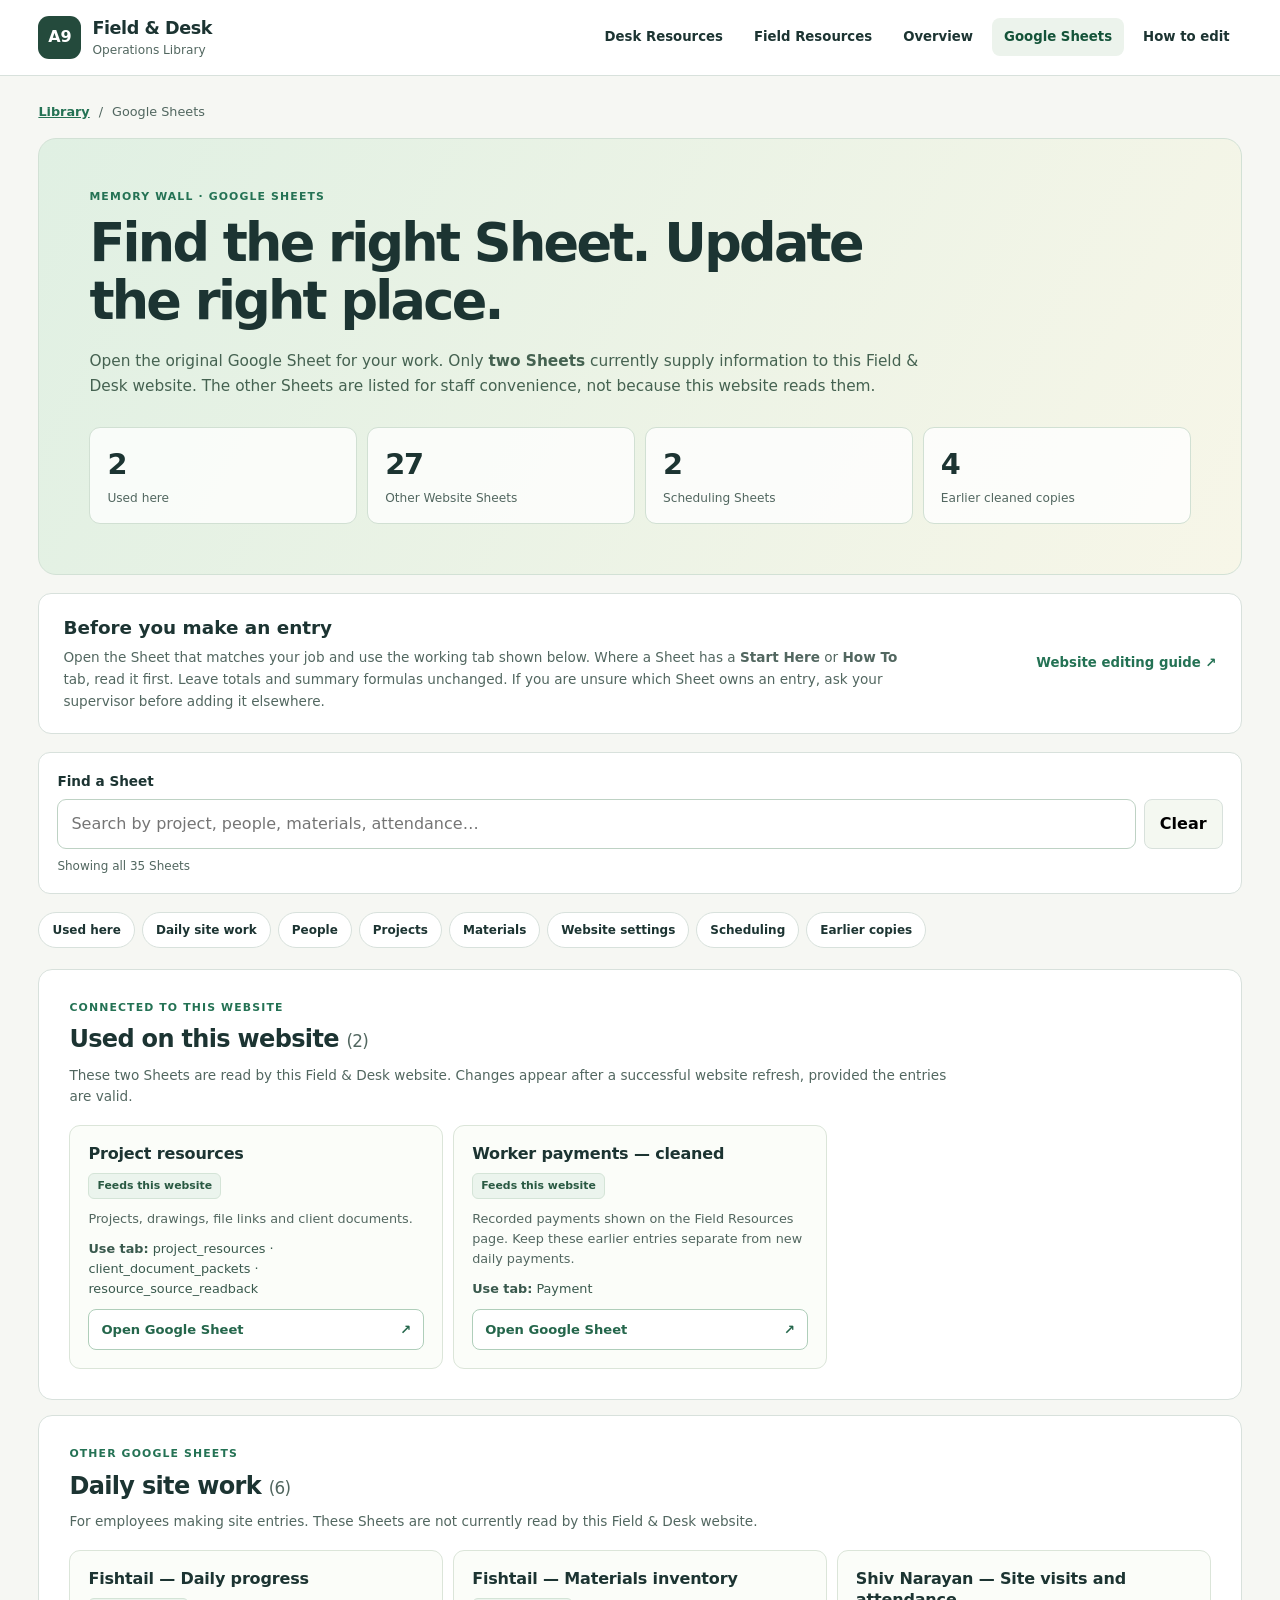
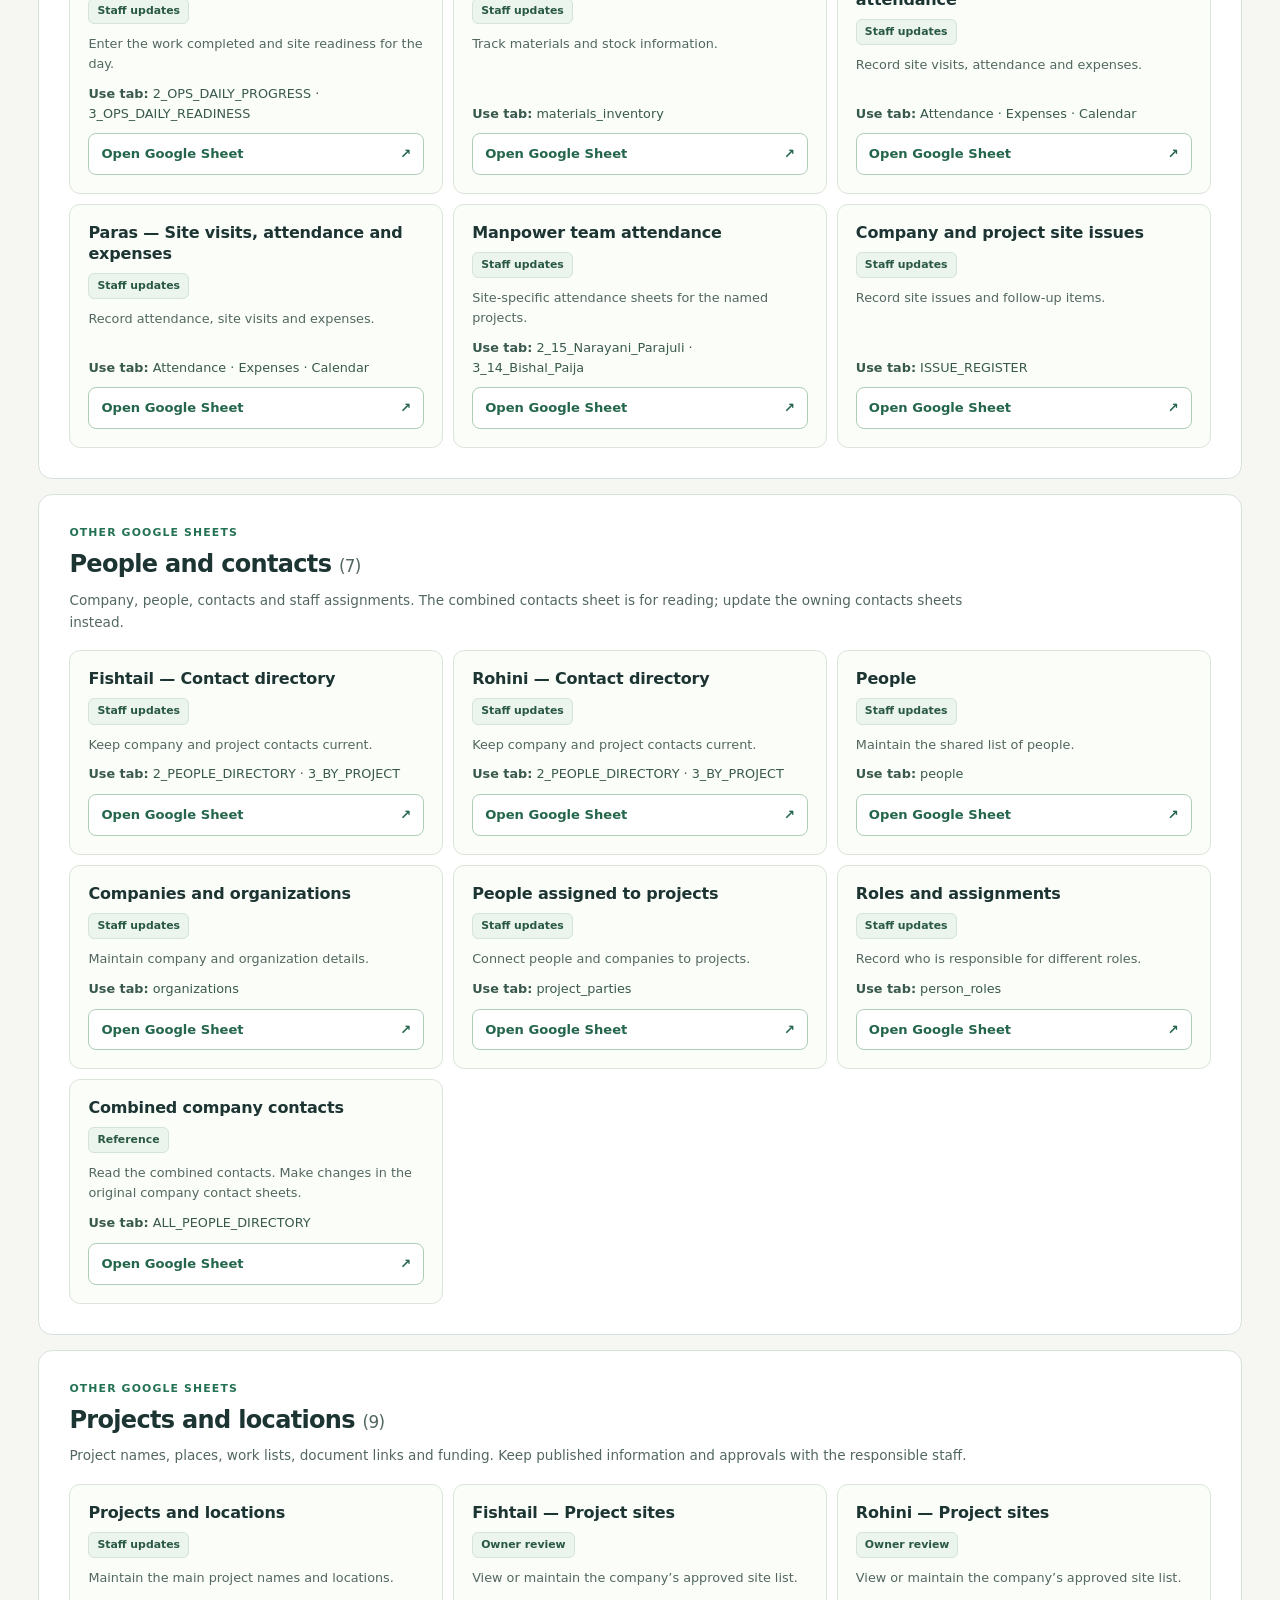
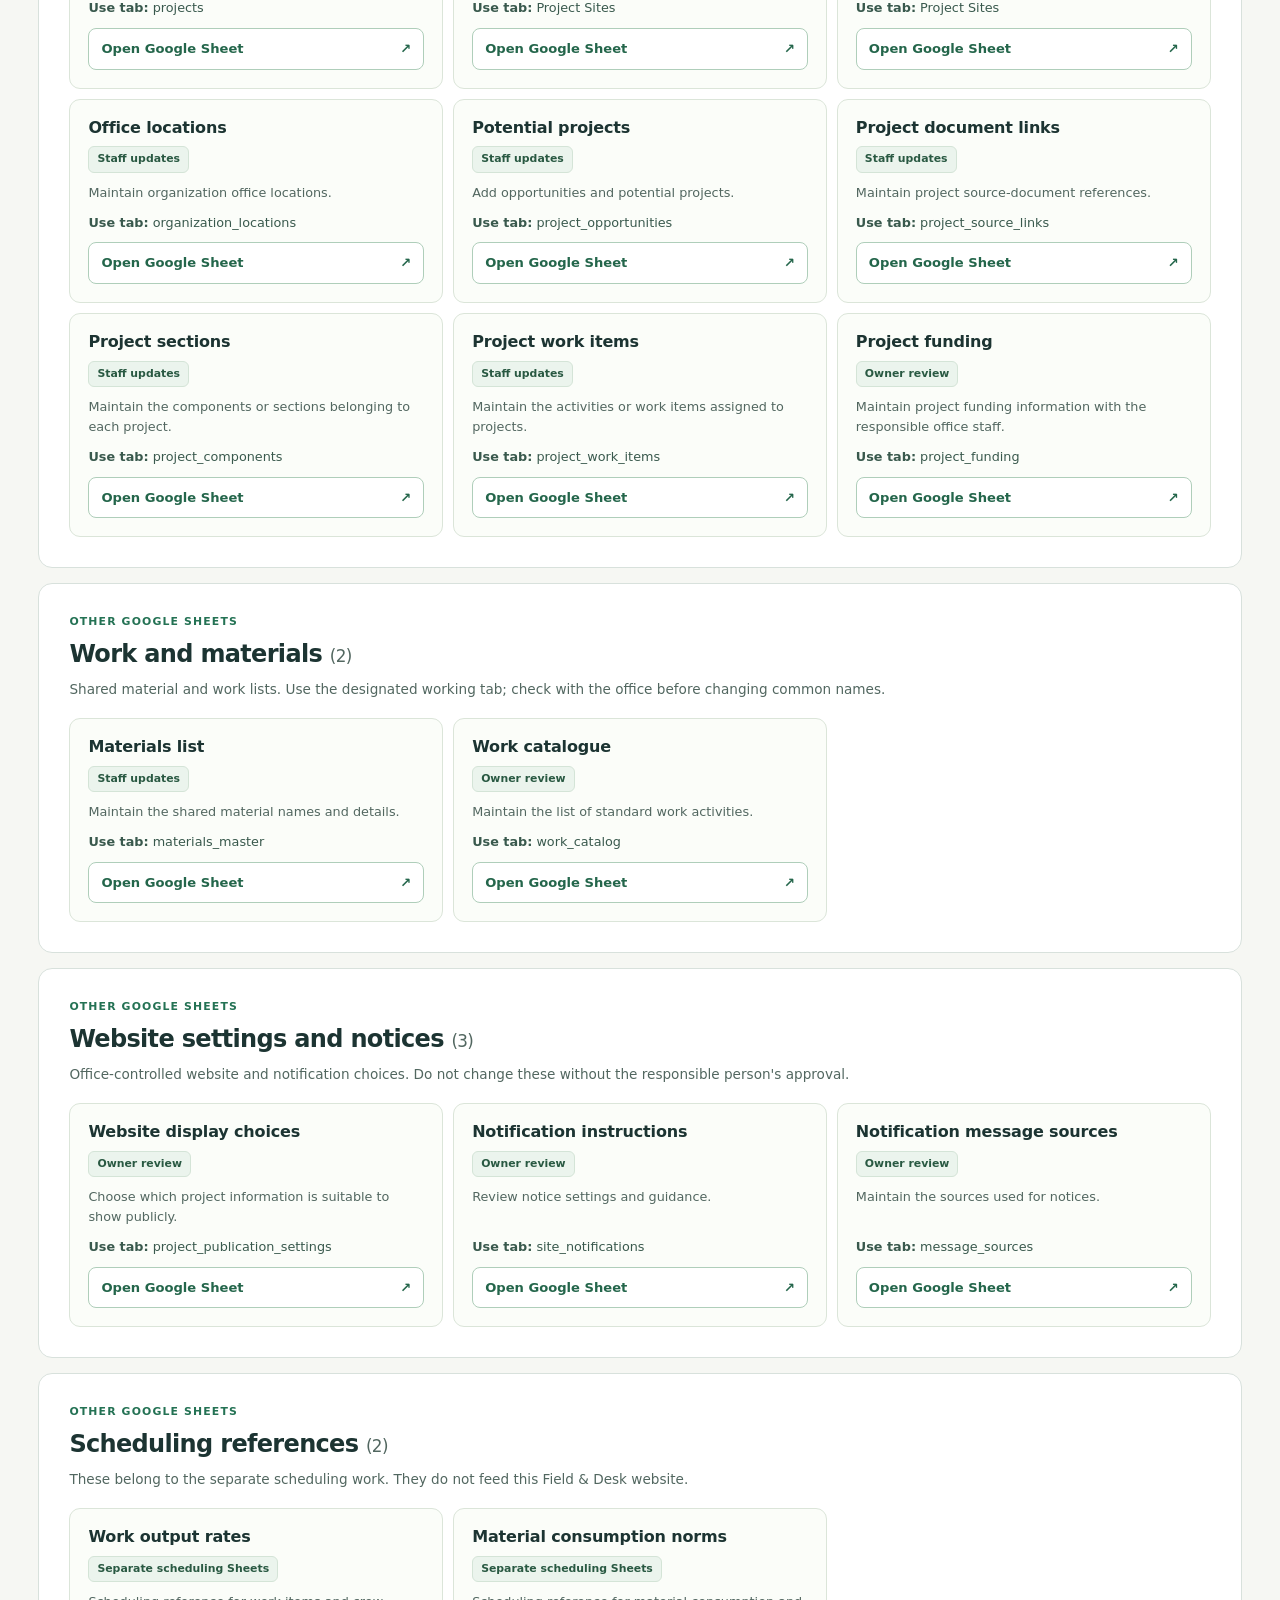
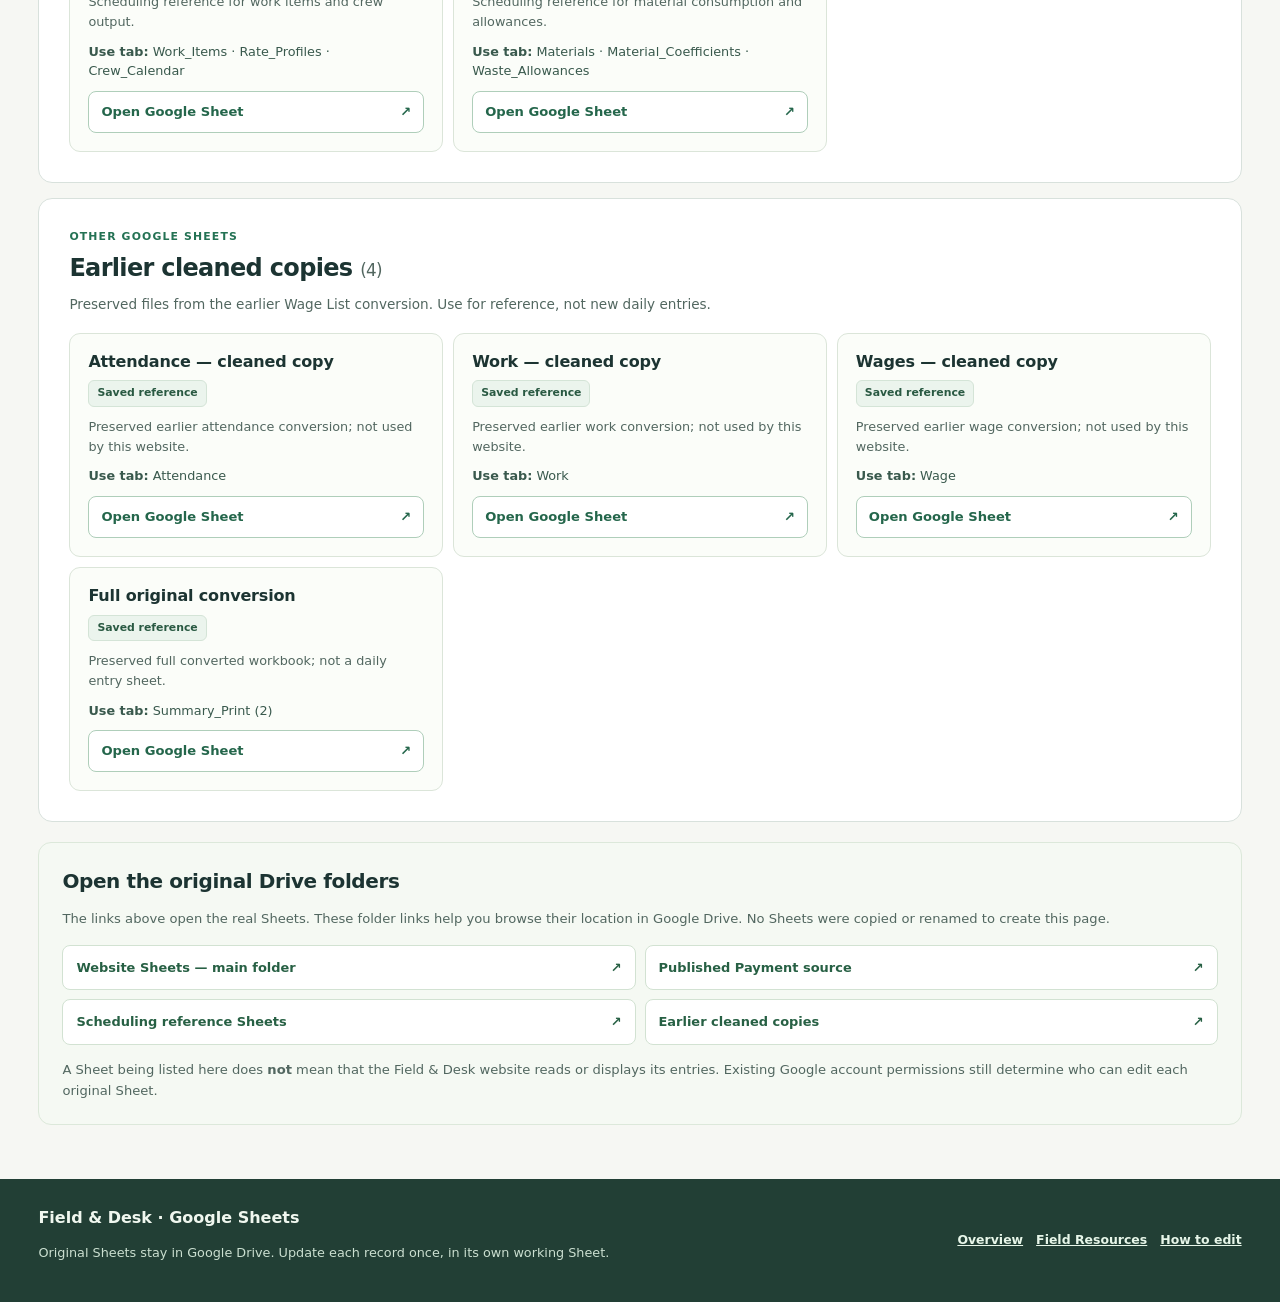
==== site/memory-wall/index.html @ 23073479 "feat: add employee-friendly Google Sheets Memory Wall with verified source ownership" ====
<!doctype html>
<html lang="en"><head><meta charset="utf-8"><meta name="viewport" content="width=device-width,initial-scale=1">
<title>Google Sheets · Field &amp; Desk</title>
<meta name="description" content="A9 Google Sheets: where employees enter daily work, contacts, project information and which sheets appear on this website.">
<link rel="stylesheet" href="../styles.css"><link rel="stylesheet" href="../portal.css"><link rel="stylesheet" href="./sheets.css">
<script src="./sheets.js" defer></script></head><body>
<a class="skip" href="#main">Skip to Google Sheets</a>
<header class="north" id="north"><a class="brand" href="../workspaces.html"><span class="brand-icon">A9</span><span><strong>Field &amp; Desk</strong><small>Operations Library</small></span></a>
<nav aria-label="Main navigation"><a href="../">Desk Resources</a><a href="../field.html">Field Resources</a><a href="../workspaces.html">Overview</a><a href="./" aria-current="page">Google Sheets</a><a href="../editing.html">How to edit</a></nav></header>
<main id="main" class="sheet-wall">
<nav class="sheet-breadcrumb" aria-label="Breadcrumb"><a href="../workspaces.html">Library</a><span>/</span><span>Google Sheets</span></nav>
<section class="sheet-hero">
<p class="eyebrow">MEMORY WALL · GOOGLE SHEETS</p><h1>Find the right Sheet. Update the right place.</h1>
<p>Open the original Google Sheet for your work. Only <strong>two Sheets</strong> currently supply information to this Field &amp; Desk website. The other Sheets are listed for staff convenience, not because this website reads them.</p>
<div class="sheet-stats" aria-label="Sheet counts"><div><strong>2</strong><span>Used here</span></div><div><strong>27</strong><span>Other Website Sheets</span></div><div><strong>2</strong><span>Scheduling Sheets</span></div><div><strong>4</strong><span>Earlier cleaned copies</span></div></div>
</section>
<section class="sheets-start" aria-labelledby="how-title"><div><h2 id="how-title">Before you make an entry</h2>
<p>Open the Sheet that matches your job and use the working tab shown below. Where a Sheet has a <strong>Start Here</strong> or <strong>How To</strong> tab, read it first. Leave totals and summary formulas unchanged. If you are unsure which Sheet owns an entry, ask your supervisor before adding it elsewhere.</p></div>
<a href="../editing.html">Website editing guide <span aria-hidden="true">↗</span></a></section>
<div class="sheet-toolbar"><label for="sheet-search">Find a Sheet</label><div class="sheet-search-row"><input id="sheet-search" type="search" placeholder="Search by project, people, materials, attendance…" autocomplete="off"><button type="button" id="sheet-clear">Clear</button></div>
<p id="sheet-results" role="status" aria-live="polite">Showing all 35 Sheets</p></div>
<nav class="sheet-anchors" aria-label="Jump to a category"><a href="#used-here">Used here</a><a href="#site">Daily site work</a><a href="#people">People</a><a href="#projects">Projects</a><a href="#materials">Materials</a><a href="#office">Website settings</a><a href="#schedule">Scheduling</a><a href="#previous">Earlier copies</a></nav>
<section class="sheets-group" id='used-here' aria-labelledby="heading-used">
<div class="sheet-group-heading"><div><p class="eyebrow">CONNECTED TO THIS WEBSITE</p><h2 id="heading-used">Used on this website <span class="sheet-num">(2)</span></h2></div></div>
<p class="sheet-group-intro">These two Sheets are read by this Field & Desk website. Changes appear after a successful website refresh, provided the entries are valid.</p><div class="sheet-grid"><article class="sheet-card" data-sheet="Project resources Projects, drawings, file links and client documents. project_resources · client_document_packets · resource_source_readback Feeds this website">
<div class="sheet-card-head"><h3>Project resources</h3><span class="sheet-status">Feeds this website</span></div>
<p>Projects, drawings, file links and client documents.</p>
<p class="sheet-tab"><strong>Use tab:</strong> project_resources · client_document_packets · resource_source_readback</p>
<a class="sheet-open" href="https://docs.google.com/spreadsheets/d/1e019Jac4lDveZ2glXMph4RLHivqPFEachbcNi-R1DZk/edit" target="_blank" rel="noopener noreferrer" aria-label="Open Project resources in Google Sheets">Open Google Sheet <span aria-hidden="true">↗</span></a>
</article>
<article class="sheet-card" data-sheet="Worker payments — cleaned Recorded payments shown on the Field Resources page. Keep these earlier entries separate from new daily payments. Payment Feeds this website">
<div class="sheet-card-head"><h3>Worker payments — cleaned</h3><span class="sheet-status">Feeds this website</span></div>
<p>Recorded payments shown on the Field Resources page. Keep these earlier entries separate from new daily payments.</p>
<p class="sheet-tab"><strong>Use tab:</strong> Payment</p>
<a class="sheet-open" href="https://docs.google.com/spreadsheets/d/1ShS8wI6OAZA6Is-DLJK3sVkJzl3i5mn5zK-on38fE9I/edit" target="_blank" rel="noopener noreferrer" aria-label="Open Worker payments — cleaned in Google Sheets">Open Google Sheet <span aria-hidden="true">↗</span></a>
</article></div>
<p class="sheet-group-empty" hidden>No matches in this category.</p>
</section>
<section class="sheets-group" id="site" aria-labelledby="heading-site">
<div class="sheet-group-heading"><div><p class="eyebrow">OTHER GOOGLE SHEETS</p><h2 id="heading-site">Daily site work <span class="sheet-num">(6)</span></h2></div></div>
<p class="sheet-group-intro">For employees making site entries. These Sheets are not currently read by this Field & Desk website.</p><div class="sheet-grid"><article class="sheet-card" data-sheet="Fishtail — Daily progress Enter the work completed and site readiness for the day. 2_OPS_DAILY_PROGRESS · 3_OPS_DAILY_READINESS Staff updates">
<div class="sheet-card-head"><h3>Fishtail — Daily progress</h3><span class="sheet-status">Staff updates</span></div>
<p>Enter the work completed and site readiness for the day.</p>
<p class="sheet-tab"><strong>Use tab:</strong> 2_OPS_DAILY_PROGRESS · 3_OPS_DAILY_READINESS</p>
<a class="sheet-open" href="https://docs.google.com/spreadsheets/d/1-pE1d4uxytIZsKF8Tzu3eBDlXL4MLIYiGGvVoKMqo1k/edit" target="_blank" rel="noopener noreferrer" aria-label="Open Fishtail — Daily progress in Google Sheets">Open Google Sheet <span aria-hidden="true">↗</span></a>
</article>
<article class="sheet-card" data-sheet="Fishtail — Materials inventory Track materials and stock information. materials_inventory Staff updates">
<div class="sheet-card-head"><h3>Fishtail — Materials inventory</h3><span class="sheet-status">Staff updates</span></div>
<p>Track materials and stock information.</p>
<p class="sheet-tab"><strong>Use tab:</strong> materials_inventory</p>
<a class="sheet-open" href="https://docs.google.com/spreadsheets/d/1YshLrDAJDg3CO8F1jmIr2Eucy0-TKwiviVNF5tiAfT0/edit" target="_blank" rel="noopener noreferrer" aria-label="Open Fishtail — Materials inventory in Google Sheets">Open Google Sheet <span aria-hidden="true">↗</span></a>
</article>
<article class="sheet-card" data-sheet="Shiv Narayan — Site visits and attendance Record site visits, attendance and expenses. Attendance · Expenses · Calendar Staff updates">
<div class="sheet-card-head"><h3>Shiv Narayan — Site visits and attendance</h3><span class="sheet-status">Staff updates</span></div>
<p>Record site visits, attendance and expenses.</p>
<p class="sheet-tab"><strong>Use tab:</strong> Attendance · Expenses · Calendar</p>
<a class="sheet-open" href="https://docs.google.com/spreadsheets/d/16B3tBDNF6YQgt79tptMSygSrsUZXoTWI3yDzUmNnWuc/edit" target="_blank" rel="noopener noreferrer" aria-label="Open Shiv Narayan — Site visits and attendance in Google Sheets">Open Google Sheet <span aria-hidden="true">↗</span></a>
</article>
<article class="sheet-card" data-sheet="Paras — Site visits, attendance and expenses Record attendance, site visits and expenses. Attendance · Expenses · Calendar Staff updates">
<div class="sheet-card-head"><h3>Paras — Site visits, attendance and expenses</h3><span class="sheet-status">Staff updates</span></div>
<p>Record attendance, site visits and expenses.</p>
<p class="sheet-tab"><strong>Use tab:</strong> Attendance · Expenses · Calendar</p>
<a class="sheet-open" href="https://docs.google.com/spreadsheets/d/1blVxu1qfmZU06J5QNjwpyOBDnqtR9HzC_GEzk5WWFBw/edit" target="_blank" rel="noopener noreferrer" aria-label="Open Paras — Site visits, attendance and expenses in Google Sheets">Open Google Sheet <span aria-hidden="true">↗</span></a>
</article>
<article class="sheet-card" data-sheet="Manpower team attendance Site-specific attendance sheets for the named projects. 2_15_Narayani_Parajuli · 3_14_Bishal_Paija Staff updates">
<div class="sheet-card-head"><h3>Manpower team attendance</h3><span class="sheet-status">Staff updates</span></div>
<p>Site-specific attendance sheets for the named projects.</p>
<p class="sheet-tab"><strong>Use tab:</strong> 2_15_Narayani_Parajuli · 3_14_Bishal_Paija</p>
<a class="sheet-open" href="https://docs.google.com/spreadsheets/d/1FuFvccGvDwlszfzGL7_TP4qChBptA8Pil7eq6O5qlPw/edit" target="_blank" rel="noopener noreferrer" aria-label="Open Manpower team attendance in Google Sheets">Open Google Sheet <span aria-hidden="true">↗</span></a>
</article>
<article class="sheet-card" data-sheet="Company and project site issues Record site issues and follow-up items. ISSUE_REGISTER Staff updates">
<div class="sheet-card-head"><h3>Company and project site issues</h3><span class="sheet-status">Staff updates</span></div>
<p>Record site issues and follow-up items.</p>
<p class="sheet-tab"><strong>Use tab:</strong> ISSUE_REGISTER</p>
<a class="sheet-open" href="https://docs.google.com/spreadsheets/d/1j_866LE1heYTozkUheH3kU55TV8ZXuLzTwTCZzZNbqw/edit" target="_blank" rel="noopener noreferrer" aria-label="Open Company and project site issues in Google Sheets">Open Google Sheet <span aria-hidden="true">↗</span></a>
</article></div>
<p class="sheet-group-empty" hidden>No matches in this category.</p>
</section>
<section class="sheets-group" id="people" aria-labelledby="heading-people">
<div class="sheet-group-heading"><div><p class="eyebrow">OTHER GOOGLE SHEETS</p><h2 id="heading-people">People and contacts <span class="sheet-num">(7)</span></h2></div></div>
<p class="sheet-group-intro">Company, people, contacts and staff assignments. The combined contacts sheet is for reading; update the owning contacts sheets instead.</p><div class="sheet-grid"><article class="sheet-card" data-sheet="Fishtail — Contact directory Keep company and project contacts current. 2_PEOPLE_DIRECTORY · 3_BY_PROJECT Staff updates">
<div class="sheet-card-head"><h3>Fishtail — Contact directory</h3><span class="sheet-status">Staff updates</span></div>
<p>Keep company and project contacts current.</p>
<p class="sheet-tab"><strong>Use tab:</strong> 2_PEOPLE_DIRECTORY · 3_BY_PROJECT</p>
<a class="sheet-open" href="https://docs.google.com/spreadsheets/d/15szptLz7q3-Rote1SnNuIqdcrxrm0z2m0k7yx9j51c4/edit" target="_blank" rel="noopener noreferrer" aria-label="Open Fishtail — Contact directory in Google Sheets">Open Google Sheet <span aria-hidden="true">↗</span></a>
</article>
<article class="sheet-card" data-sheet="Rohini — Contact directory Keep company and project contacts current. 2_PEOPLE_DIRECTORY · 3_BY_PROJECT Staff updates">
<div class="sheet-card-head"><h3>Rohini — Contact directory</h3><span class="sheet-status">Staff updates</span></div>
<p>Keep company and project contacts current.</p>
<p class="sheet-tab"><strong>Use tab:</strong> 2_PEOPLE_DIRECTORY · 3_BY_PROJECT</p>
<a class="sheet-open" href="https://docs.google.com/spreadsheets/d/1Cyuj0uti-IN7ddDNVdAd1kM0NNpATdTnNabfcY7P1cw/edit" target="_blank" rel="noopener noreferrer" aria-label="Open Rohini — Contact directory in Google Sheets">Open Google Sheet <span aria-hidden="true">↗</span></a>
</article>
<article class="sheet-card" data-sheet="People Maintain the shared list of people. people Staff updates">
<div class="sheet-card-head"><h3>People</h3><span class="sheet-status">Staff updates</span></div>
<p>Maintain the shared list of people.</p>
<p class="sheet-tab"><strong>Use tab:</strong> people</p>
<a class="sheet-open" href="https://docs.google.com/spreadsheets/d/1gBYUKwt3_eUy-h9FdDCv4o2-RxxT6dBqqY4yRG2Hws4/edit" target="_blank" rel="noopener noreferrer" aria-label="Open People in Google Sheets">Open Google Sheet <span aria-hidden="true">↗</span></a>
</article>
<article class="sheet-card" data-sheet="Companies and organizations Maintain company and organization details. organizations Staff updates">
<div class="sheet-card-head"><h3>Companies and organizations</h3><span class="sheet-status">Staff updates</span></div>
<p>Maintain company and organization details.</p>
<p class="sheet-tab"><strong>Use tab:</strong> organizations</p>
<a class="sheet-open" href="https://docs.google.com/spreadsheets/d/1cwubE_4nB2SAEdLu6ry80G0HeNjbBdu4X3DA6jrcQ1E/edit" target="_blank" rel="noopener noreferrer" aria-label="Open Companies and organizations in Google Sheets">Open Google Sheet <span aria-hidden="true">↗</span></a>
</article>
<article class="sheet-card" data-sheet="People assigned to projects Connect people and companies to projects. project_parties Staff updates">
<div class="sheet-card-head"><h3>People assigned to projects</h3><span class="sheet-status">Staff updates</span></div>
<p>Connect people and companies to projects.</p>
<p class="sheet-tab"><strong>Use tab:</strong> project_parties</p>
<a class="sheet-open" href="https://docs.google.com/spreadsheets/d/1SC0Iz5IKwUCx5elSVyok0Z0hV0Z5hHiMCzkWWv0Y2uU/edit" target="_blank" rel="noopener noreferrer" aria-label="Open People assigned to projects in Google Sheets">Open Google Sheet <span aria-hidden="true">↗</span></a>
</article>
<article class="sheet-card" data-sheet="Roles and assignments Record who is responsible for different roles. person_roles Staff updates">
<div class="sheet-card-head"><h3>Roles and assignments</h3><span class="sheet-status">Staff updates</span></div>
<p>Record who is responsible for different roles.</p>
<p class="sheet-tab"><strong>Use tab:</strong> person_roles</p>
<a class="sheet-open" href="https://docs.google.com/spreadsheets/d/1iHrSZkrEtqFL9S1CenjxmS1OdlgGSJD_ETEzcalBv-s/edit" target="_blank" rel="noopener noreferrer" aria-label="Open Roles and assignments in Google Sheets">Open Google Sheet <span aria-hidden="true">↗</span></a>
</article>
<article class="sheet-card" data-sheet="Combined company contacts Read the combined contacts. Make changes in the original company contact sheets. ALL_PEOPLE_DIRECTORY Reference">
<div class="sheet-card-head"><h3>Combined company contacts</h3><span class="sheet-status">Reference</span></div>
<p>Read the combined contacts. Make changes in the original company contact sheets.</p>
<p class="sheet-tab"><strong>Use tab:</strong> ALL_PEOPLE_DIRECTORY</p>
<a class="sheet-open" href="https://docs.google.com/spreadsheets/d/10l4F1ZShkPKt7L8HBT1BJ3K0rjkJ6GktXRZdI4k35Bg/edit" target="_blank" rel="noopener noreferrer" aria-label="Open Combined company contacts in Google Sheets">Open Google Sheet <span aria-hidden="true">↗</span></a>
</article></div>
<p class="sheet-group-empty" hidden>No matches in this category.</p>
</section>
<section class="sheets-group" id="projects" aria-labelledby="heading-projects">
<div class="sheet-group-heading"><div><p class="eyebrow">OTHER GOOGLE SHEETS</p><h2 id="heading-projects">Projects and locations <span class="sheet-num">(9)</span></h2></div></div>
<p class="sheet-group-intro">Project names, places, work lists, document links and funding. Keep published information and approvals with the responsible staff.</p><div class="sheet-grid"><article class="sheet-card" data-sheet="Projects and locations Maintain the main project names and locations. projects Staff updates">
<div class="sheet-card-head"><h3>Projects and locations</h3><span class="sheet-status">Staff updates</span></div>
<p>Maintain the main project names and locations.</p>
<p class="sheet-tab"><strong>Use tab:</strong> projects</p>
<a class="sheet-open" href="https://docs.google.com/spreadsheets/d/1JqzjBNBCT_AAIBkuGsIR5VBOJ3_HyifdPDc7K_jF5Bo/edit" target="_blank" rel="noopener noreferrer" aria-label="Open Projects and locations in Google Sheets">Open Google Sheet <span aria-hidden="true">↗</span></a>
</article>
<article class="sheet-card" data-sheet="Fishtail — Project sites View or maintain the company’s approved site list. Project Sites Owner review">
<div class="sheet-card-head"><h3>Fishtail — Project sites</h3><span class="sheet-status">Owner review</span></div>
<p>View or maintain the company’s approved site list.</p>
<p class="sheet-tab"><strong>Use tab:</strong> Project Sites</p>
<a class="sheet-open" href="https://docs.google.com/spreadsheets/d/10uW7hxagyvcNCUVDXTmwHopJgUbbqGBOxjjYjogQd_E/edit" target="_blank" rel="noopener noreferrer" aria-label="Open Fishtail — Project sites in Google Sheets">Open Google Sheet <span aria-hidden="true">↗</span></a>
</article>
<article class="sheet-card" data-sheet="Rohini — Project sites View or maintain the company’s approved site list. Project Sites Owner review">
<div class="sheet-card-head"><h3>Rohini — Project sites</h3><span class="sheet-status">Owner review</span></div>
<p>View or maintain the company’s approved site list.</p>
<p class="sheet-tab"><strong>Use tab:</strong> Project Sites</p>
<a class="sheet-open" href="https://docs.google.com/spreadsheets/d/1wC5KRv45UCmRhSesO2WcwN8fNGdC5gSjvjqlR9USsdM/edit" target="_blank" rel="noopener noreferrer" aria-label="Open Rohini — Project sites in Google Sheets">Open Google Sheet <span aria-hidden="true">↗</span></a>
</article>
<article class="sheet-card" data-sheet="Office locations Maintain organization office locations. organization_locations Staff updates">
<div class="sheet-card-head"><h3>Office locations</h3><span class="sheet-status">Staff updates</span></div>
<p>Maintain organization office locations.</p>
<p class="sheet-tab"><strong>Use tab:</strong> organization_locations</p>
<a class="sheet-open" href="https://docs.google.com/spreadsheets/d/12wGg0UBLbN03u3EhJN-uQV9O2s_FRVwX9V_D2rTDXC8/edit" target="_blank" rel="noopener noreferrer" aria-label="Open Office locations in Google Sheets">Open Google Sheet <span aria-hidden="true">↗</span></a>
</article>
<article class="sheet-card" data-sheet="Potential projects Add opportunities and potential projects. project_opportunities Staff updates">
<div class="sheet-card-head"><h3>Potential projects</h3><span class="sheet-status">Staff updates</span></div>
<p>Add opportunities and potential projects.</p>
<p class="sheet-tab"><strong>Use tab:</strong> project_opportunities</p>
<a class="sheet-open" href="https://docs.google.com/spreadsheets/d/1dAz0QhEj_UItB-m_BIt7jJZ_qJvjmJ8Ou9rVv2yXqWE/edit" target="_blank" rel="noopener noreferrer" aria-label="Open Potential projects in Google Sheets">Open Google Sheet <span aria-hidden="true">↗</span></a>
</article>
<article class="sheet-card" data-sheet="Project document links Maintain project source-document references. project_source_links Staff updates">
<div class="sheet-card-head"><h3>Project document links</h3><span class="sheet-status">Staff updates</span></div>
<p>Maintain project source-document references.</p>
<p class="sheet-tab"><strong>Use tab:</strong> project_source_links</p>
<a class="sheet-open" href="https://docs.google.com/spreadsheets/d/1uC1IZG440Hrg78hurYlmVA_OJG5Z-04TgKcxs1_TZmU/edit" target="_blank" rel="noopener noreferrer" aria-label="Open Project document links in Google Sheets">Open Google Sheet <span aria-hidden="true">↗</span></a>
</article>
<article class="sheet-card" data-sheet="Project sections Maintain the components or sections belonging to each project. project_components Staff updates">
<div class="sheet-card-head"><h3>Project sections</h3><span class="sheet-status">Staff updates</span></div>
<p>Maintain the components or sections belonging to each project.</p>
<p class="sheet-tab"><strong>Use tab:</strong> project_components</p>
<a class="sheet-open" href="https://docs.google.com/spreadsheets/d/1kAtyZPQOdSzxDS83AYwIBzrj5OIsvBKE_8orH8ez07U/edit" target="_blank" rel="noopener noreferrer" aria-label="Open Project sections in Google Sheets">Open Google Sheet <span aria-hidden="true">↗</span></a>
</article>
<article class="sheet-card" data-sheet="Project work items Maintain the activities or work items assigned to projects. project_work_items Staff updates">
<div class="sheet-card-head"><h3>Project work items</h3><span class="sheet-status">Staff updates</span></div>
<p>Maintain the activities or work items assigned to projects.</p>
<p class="sheet-tab"><strong>Use tab:</strong> project_work_items</p>
<a class="sheet-open" href="https://docs.google.com/spreadsheets/d/17YPRpaXIdHloH5-lzsjUpNvXLbsDfrIrlsn2jZ-7KKc/edit" target="_blank" rel="noopener noreferrer" aria-label="Open Project work items in Google Sheets">Open Google Sheet <span aria-hidden="true">↗</span></a>
</article>
<article class="sheet-card" data-sheet="Project funding Maintain project funding information with the responsible office staff. project_funding Owner review">
<div class="sheet-card-head"><h3>Project funding</h3><span class="sheet-status">Owner review</span></div>
<p>Maintain project funding information with the responsible office staff.</p>
<p class="sheet-tab"><strong>Use tab:</strong> project_funding</p>
<a class="sheet-open" href="https://docs.google.com/spreadsheets/d/1pNXK4JQnYI62V8iZsI64yyVEYiRxB3UZ7Z9R6JxoZUs/edit" target="_blank" rel="noopener noreferrer" aria-label="Open Project funding in Google Sheets">Open Google Sheet <span aria-hidden="true">↗</span></a>
</article></div>
<p class="sheet-group-empty" hidden>No matches in this category.</p>
</section>
<section class="sheets-group" id="materials" aria-labelledby="heading-materials">
<div class="sheet-group-heading"><div><p class="eyebrow">OTHER GOOGLE SHEETS</p><h2 id="heading-materials">Work and materials <span class="sheet-num">(2)</span></h2></div></div>
<p class="sheet-group-intro">Shared material and work lists. Use the designated working tab; check with the office before changing common names.</p><div class="sheet-grid"><article class="sheet-card" data-sheet="Materials list Maintain the shared material names and details. materials_master Staff updates">
<div class="sheet-card-head"><h3>Materials list</h3><span class="sheet-status">Staff updates</span></div>
<p>Maintain the shared material names and details.</p>
<p class="sheet-tab"><strong>Use tab:</strong> materials_master</p>
<a class="sheet-open" href="https://docs.google.com/spreadsheets/d/10D96YqZn6NbbSm6X6nsPVw4tG_IELIj957uZ2DmhJZs/edit" target="_blank" rel="noopener noreferrer" aria-label="Open Materials list in Google Sheets">Open Google Sheet <span aria-hidden="true">↗</span></a>
</article>
<article class="sheet-card" data-sheet="Work catalogue Maintain the list of standard work activities. work_catalog Owner review">
<div class="sheet-card-head"><h3>Work catalogue</h3><span class="sheet-status">Owner review</span></div>
<p>Maintain the list of standard work activities.</p>
<p class="sheet-tab"><strong>Use tab:</strong> work_catalog</p>
<a class="sheet-open" href="https://docs.google.com/spreadsheets/d/1D4T08NciyhlMxxTgTtik_SJWf-UaIytB56fNRsvuqms/edit" target="_blank" rel="noopener noreferrer" aria-label="Open Work catalogue in Google Sheets">Open Google Sheet <span aria-hidden="true">↗</span></a>
</article></div>
<p class="sheet-group-empty" hidden>No matches in this category.</p>
</section>
<section class="sheets-group" id="office" aria-labelledby="heading-office">
<div class="sheet-group-heading"><div><p class="eyebrow">OTHER GOOGLE SHEETS</p><h2 id="heading-office">Website settings and notices <span class="sheet-num">(3)</span></h2></div></div>
<p class="sheet-group-intro">Office-controlled website and notification choices. Do not change these without the responsible person's approval.</p><div class="sheet-grid"><article class="sheet-card" data-sheet="Website display choices Choose which project information is suitable to show publicly. project_publication_settings Owner review">
<div class="sheet-card-head"><h3>Website display choices</h3><span class="sheet-status">Owner review</span></div>
<p>Choose which project information is suitable to show publicly.</p>
<p class="sheet-tab"><strong>Use tab:</strong> project_publication_settings</p>
<a class="sheet-open" href="https://docs.google.com/spreadsheets/d/1tDpsphzARq-rk1MExU4DXC8mG_clh-0TXJwRr2qljXU/edit" target="_blank" rel="noopener noreferrer" aria-label="Open Website display choices in Google Sheets">Open Google Sheet <span aria-hidden="true">↗</span></a>
</article>
<article class="sheet-card" data-sheet="Notification instructions Review notice settings and guidance. site_notifications Owner review">
<div class="sheet-card-head"><h3>Notification instructions</h3><span class="sheet-status">Owner review</span></div>
<p>Review notice settings and guidance.</p>
<p class="sheet-tab"><strong>Use tab:</strong> site_notifications</p>
<a class="sheet-open" href="https://docs.google.com/spreadsheets/d/1ZPtTos8t9Cym_qnpiUhiyuTxndSc6sGzzv390ahAw4I/edit" target="_blank" rel="noopener noreferrer" aria-label="Open Notification instructions in Google Sheets">Open Google Sheet <span aria-hidden="true">↗</span></a>
</article>
<article class="sheet-card" data-sheet="Notification message sources Maintain the sources used for notices. message_sources Owner review">
<div class="sheet-card-head"><h3>Notification message sources</h3><span class="sheet-status">Owner review</span></div>
<p>Maintain the sources used for notices.</p>
<p class="sheet-tab"><strong>Use tab:</strong> message_sources</p>
<a class="sheet-open" href="https://docs.google.com/spreadsheets/d/1aWHzjEK0doiUcBbqhySiA6DWCp8d-aq2I08McslilAQ/edit" target="_blank" rel="noopener noreferrer" aria-label="Open Notification message sources in Google Sheets">Open Google Sheet <span aria-hidden="true">↗</span></a>
</article></div>
<p class="sheet-group-empty" hidden>No matches in this category.</p>
</section>
<section class="sheets-group" id="schedule" aria-labelledby="heading-schedule">
<div class="sheet-group-heading"><div><p class="eyebrow">OTHER GOOGLE SHEETS</p><h2 id="heading-schedule">Scheduling references <span class="sheet-num">(2)</span></h2></div></div>
<p class="sheet-group-intro">These belong to the separate scheduling work. They do not feed this Field & Desk website.</p><div class="sheet-grid"><article class="sheet-card" data-sheet="Work output rates Scheduling reference for work items and crew output. Work_Items · Rate_Profiles · Crew_Calendar Separate scheduling Sheets">
<div class="sheet-card-head"><h3>Work output rates</h3><span class="sheet-status">Separate scheduling Sheets</span></div>
<p>Scheduling reference for work items and crew output.</p>
<p class="sheet-tab"><strong>Use tab:</strong> Work_Items · Rate_Profiles · Crew_Calendar</p>
<a class="sheet-open" href="https://docs.google.com/spreadsheets/d/1Rs3Ydzy-bcwoqBxmFEUjqtsrps-_DhlO19OuUkKtbI0/edit" target="_blank" rel="noopener noreferrer" aria-label="Open Work output rates in Google Sheets">Open Google Sheet <span aria-hidden="true">↗</span></a>
</article>
<article class="sheet-card" data-sheet="Material consumption norms Scheduling reference for material consumption and allowances. Materials · Material_Coefficients · Waste_Allowances Separate scheduling Sheets">
<div class="sheet-card-head"><h3>Material consumption norms</h3><span class="sheet-status">Separate scheduling Sheets</span></div>
<p>Scheduling reference for material consumption and allowances.</p>
<p class="sheet-tab"><strong>Use tab:</strong> Materials · Material_Coefficients · Waste_Allowances</p>
<a class="sheet-open" href="https://docs.google.com/spreadsheets/d/1FGRMrh97v46TgSMcSboXil29_MrJp-BRPN6gaDIKYHU/edit" target="_blank" rel="noopener noreferrer" aria-label="Open Material consumption norms in Google Sheets">Open Google Sheet <span aria-hidden="true">↗</span></a>
</article></div>
<p class="sheet-group-empty" hidden>No matches in this category.</p>
</section>
<section class="sheets-group" id="previous" aria-labelledby="heading-previous">
<div class="sheet-group-heading"><div><p class="eyebrow">OTHER GOOGLE SHEETS</p><h2 id="heading-previous">Earlier cleaned copies <span class="sheet-num">(4)</span></h2></div></div>
<p class="sheet-group-intro">Preserved files from the earlier Wage List conversion. Use for reference, not new daily entries.</p><div class="sheet-grid"><article class="sheet-card" data-sheet="Attendance — cleaned copy Preserved earlier attendance conversion; not used by this website. Attendance Saved reference">
<div class="sheet-card-head"><h3>Attendance — cleaned copy</h3><span class="sheet-status">Saved reference</span></div>
<p>Preserved earlier attendance conversion; not used by this website.</p>
<p class="sheet-tab"><strong>Use tab:</strong> Attendance</p>
<a class="sheet-open" href="https://docs.google.com/spreadsheets/d/13IsZr803j1wxthEuP_Om9tEcoVrMq-4P8TCWNEyj4do/edit" target="_blank" rel="noopener noreferrer" aria-label="Open Attendance — cleaned copy in Google Sheets">Open Google Sheet <span aria-hidden="true">↗</span></a>
</article>
<article class="sheet-card" data-sheet="Work — cleaned copy Preserved earlier work conversion; not used by this website. Work Saved reference">
<div class="sheet-card-head"><h3>Work — cleaned copy</h3><span class="sheet-status">Saved reference</span></div>
<p>Preserved earlier work conversion; not used by this website.</p>
<p class="sheet-tab"><strong>Use tab:</strong> Work</p>
<a class="sheet-open" href="https://docs.google.com/spreadsheets/d/1mGoKh7j4S629dYj4CipaHuV5-Mi6D91xacg7h4-QUfE/edit" target="_blank" rel="noopener noreferrer" aria-label="Open Work — cleaned copy in Google Sheets">Open Google Sheet <span aria-hidden="true">↗</span></a>
</article>
<article class="sheet-card" data-sheet="Wages — cleaned copy Preserved earlier wage conversion; not used by this website. Wage Saved reference">
<div class="sheet-card-head"><h3>Wages — cleaned copy</h3><span class="sheet-status">Saved reference</span></div>
<p>Preserved earlier wage conversion; not used by this website.</p>
<p class="sheet-tab"><strong>Use tab:</strong> Wage</p>
<a class="sheet-open" href="https://docs.google.com/spreadsheets/d/1Mb-OowjC5U6YxtrRmemd4cTggy0EaAguR8GhEtyvIl4/edit" target="_blank" rel="noopener noreferrer" aria-label="Open Wages — cleaned copy in Google Sheets">Open Google Sheet <span aria-hidden="true">↗</span></a>
</article>
<article class="sheet-card" data-sheet="Full original conversion Preserved full converted workbook; not a daily entry sheet. Summary_Print (2) Saved reference">
<div class="sheet-card-head"><h3>Full original conversion</h3><span class="sheet-status">Saved reference</span></div>
<p>Preserved full converted workbook; not a daily entry sheet.</p>
<p class="sheet-tab"><strong>Use tab:</strong> Summary_Print (2)</p>
<a class="sheet-open" href="https://docs.google.com/spreadsheets/d/1K9zbqmivTk-uGhpgj8GQZ7VX6tIc9LYwIT2FWDXuUAs/edit" target="_blank" rel="noopener noreferrer" aria-label="Open Full original conversion in Google Sheets">Open Google Sheet <span aria-hidden="true">↗</span></a>
</article></div>
<p class="sheet-group-empty" hidden>No matches in this category.</p>
</section>
<section class="sheet-folders" aria-labelledby="folders-title"><h2 id="folders-title">Open the original Drive folders</h2><p>The links above open the real Sheets. These folder links help you browse their location in Google Drive. No Sheets were copied or renamed to create this page.</p>
<div class="sheet-folder-links"><a href="https://drive.google.com/drive/folders/1u4Rg1J3KSZRPnkjlAHOVxpWoq2skRICn" target="_blank" rel="noopener noreferrer">Website Sheets — main folder<span aria-hidden="true">↗</span></a><a href="https://drive.google.com/drive/folders/15HOpBXtxpKcMotqQhw8qfFvLEE45Ftgw" target="_blank" rel="noopener noreferrer">Published Payment source<span aria-hidden="true">↗</span></a><a href="https://drive.google.com/drive/folders/1Gwu1TtTwfqOF6UL407zi6fXAVDzVWHTG" target="_blank" rel="noopener noreferrer">Scheduling reference Sheets<span aria-hidden="true">↗</span></a><a href="https://drive.google.com/drive/folders/1w8sSJAt1RzY56G9qrFZQznnT9TUaD6ru" target="_blank" rel="noopener noreferrer">Earlier cleaned copies<span aria-hidden="true">↗</span></a></div>
<p class="sheet-clarification">A Sheet being listed here does <strong>not</strong> mean that the Field &amp; Desk website reads or displays its entries. Existing Google account permissions still determine who can edit each original Sheet.</p>
</section>
</main>
<footer class="south" id="south"><div><strong>Field &amp; Desk · Google Sheets</strong><p>Original Sheets stay in Google Drive. Update each record once, in its own working Sheet.</p></div><div class="foot-links"><a href="../workspaces.html">Overview</a><a href="../field.html">Field Resources</a><a href="../editing.html">How to edit</a></div></footer>
</body></html>
---- site/styles.css ----
:root{color-scheme:light;--bg:#f6f7f3;--paper:#fff;--ink:#1c3432;--dim:#526760;--line:#d8e1dc;--soft:#ecf3ec;--deep:#244a3c;--green:#247254;--warm:#f7f3e5;--shadow:0 12px 33px #27463a0a;font-family:Inter,ui-sans-serif,system-ui,-apple-system,"Segoe UI",sans-serif}
*{box-sizing:border-box}html{scroll-behavior:smooth}body{margin:0;background:var(--bg);color:var(--ink);line-height:1.5}button,input{font:inherit}a{color:inherit}a:focus-visible,button:focus-visible,input:focus-visible,summary:focus-visible{outline:3px solid #e8a33d;outline-offset:3px}.skip{position:absolute;left:12px;top:-90px;background:#fff;padding:9px 15px;z-index:30}.skip:focus{top:8px}
.north{padding:15px clamp(16px,3vw,46px);display:flex;align-items:center;justify-content:space-between;gap:20px;flex-wrap:wrap;background:#fff;border-bottom:1px solid var(--line)}.brand{display:flex;gap:11px;align-items:center;text-decoration:none}.brand-icon{background:var(--deep);border-radius:11px;color:white;display:grid;place-items:center;font-weight:850;width:43px;height:43px}.brand>span:last-child{display:flex;flex-direction:column}.brand strong{font-size:1.1rem;letter-spacing:-.025em}.brand small{color:var(--dim);font-size:.76rem}.north nav{display:flex;gap:7px;flex-wrap:wrap}.north nav a{text-decoration:none;font-weight:720;font-size:.83rem;padding:9px 12px;border-radius:8px}.north nav a[aria-current],.north nav a:hover{background:var(--soft);color:#145339}
.layout{display:grid;grid-template-columns:minmax(190px,226px) minmax(0,1fr) minmax(215px,282px);align-items:start;gap:18px;max-width:1680px;margin:auto;padding:23px clamp(12px,2.2vw,35px) 38px}.west,.east{position:sticky;top:14px;background:#fff;padding:22px 17px;border:1px solid var(--line);border-radius:13px;box-shadow:var(--shadow);min-width:0}.eyebrow{font-size:.68rem;letter-spacing:.105em;text-transform:uppercase;color:var(--green);font-weight:840;margin:0 0 9px}.west h2,.east h2{font-size:1.16rem;line-height:1.2;letter-spacing:-.025em;margin:0 0 15px}.company-nav{display:grid;gap:5px}.company-btn{width:100%;padding:12px 10px;text-align:left;border:1px solid transparent;border-radius:8px;background:transparent;cursor:pointer;color:var(--ink);line-height:1.3}.company-btn:hover{background:#f4f9f4}.company-btn[aria-pressed=true]{border-color:#bbd6c6;background:#eaf4eb}.company-btn strong{font-size:.84rem;display:block}.company-btn span{display:block;font-size:.73rem;color:var(--dim);margin-top:4px}.west-foot,.east-footer{border-top:1px solid var(--line);padding-top:15px;margin-top:21px}.west-foot strong,.east-footer strong{font-size:.83rem}.west-foot p,.east-footer p,.soft{font-size:.82rem;color:var(--dim)}.west-foot a,.east-footer a{font-size:.82rem;font-weight:770;color:var(--green)}
.centre{min-width:0}.intro{border-radius:16px;border:1px solid #d4e2d6;background:linear-gradient(112deg,#e1eee1,#f9f8ec);padding:clamp(23px,3vw,42px);display:grid;gap:20px;grid-template-columns:minmax(0,1fr) auto;align-items:end}.intro h1{font-size:clamp(1.85rem,3.15vw,3.18rem);line-height:1.12;letter-spacing:-.05em;max-width:660px;margin:0}.intro p:not(.eyebrow){font-size:.98rem;color:#486354;max-width:650px;margin:15px 0 0}.intro-metrics{display:flex;gap:17px}.intro-metrics span{display:flex;flex-direction:column;min-width:74px}.intro-metrics strong{font-size:1.68rem;line-height:1;letter-spacing:-.04em}.intro-metrics small{font-size:.69rem;color:var(--dim);margin-top:7px}
.toolbar{margin:17px 0 10px;background:#fff;border:1px solid var(--line);border-radius:12px;padding:15px}.toolbar label{display:block;font-weight:750;font-size:.78rem;margin-bottom:7px}.search-line{display:flex;gap:9px}.search-line input{min-width:0;flex:1;border:1px solid #bacdc0;border-radius:8px;padding:11px 12px}.search-line button,.utility-btn{border:1px solid var(--line);background:#fff;color:var(--deep);border-radius:8px;padding:9px 12px;cursor:pointer;font-weight:750;font-size:.8rem}.search-line button:hover,.utility-btn:hover{background:var(--soft)}.status-line{font-size:.75rem;color:var(--dim);margin:9px 0 0}.breadcrumbs{display:flex;flex-wrap:wrap;align-items:center;gap:6px;margin:15px 0;font-size:.79rem}.breadcrumbs button{border:0;background:none;color:var(--green);cursor:pointer;padding:4px 0;font-weight:750}.breadcrumbs span{color:var(--dim)}
.workspace>h2,.workspace .section-top h2{font-size:1.5rem;letter-spacing:-.035em;line-height:1.18;margin:3px 0 7px}.workspace .section-top>p{font-size:.83rem;color:var(--dim);margin:5px 0 19px}.section-top{display:flex;justify-content:space-between;align-items:start;gap:15px;flex-wrap:wrap;margin:15px 0}.company-grid,.project-grid{display:grid;grid-template-columns:repeat(2,minmax(0,1fr));gap:12px}.company-card,.project-card{min-width:0;text-align:left;border:1px solid var(--line);background:#fff;padding:21px;border-radius:12px;cursor:pointer;color:var(--ink);box-shadow:var(--shadow)}.company-card:hover,.project-card:hover{border-color:#6eac8c;box-shadow:0 10px 22px #204d3720}.company-card strong,.project-card strong{display:block;font-size:1.05rem;line-height:1.25;overflow-wrap:anywhere}.company-card small,.project-card small{display:block;font-size:.75rem;color:var(--dim);margin:8px 0}.company-card em{display:block;margin-top:13px;font-size:.78rem;font-style:normal;font-weight:790;color:var(--green)}.project-card[aria-pressed=true]{background:#edf6ed;border-color:#86b598}.muted{font-size:.78rem;color:var(--dim)}.review{color:#7c5a28!important}
.group-stack{display:grid;gap:10px;margin-top:17px}.resource-group{border:1px solid var(--line);background:#fff;border-radius:12px;overflow:hidden}.resource-group summary{cursor:pointer;display:flex;align-items:center;justify-content:space-between;gap:10px;padding:16px;font-weight:800;list-style:none}.resource-group summary::-webkit-details-marker{display:none}.resource-group summary:after{content:"⌄";color:var(--green);font-weight:800}.resource-group[open] summary{border-bottom:1px solid var(--line)}.resource-group summary small{color:var(--dim);font-size:.72rem;font-weight:600}.resource-items{padding:5px 13px 12px}.resource-line{width:100%;display:block;text-align:left;border:0;background:transparent;padding:12px 9px;border-radius:8px;cursor:pointer;color:var(--ink);border-bottom:1px solid #eff2ee}.resource-line:last-child{border-bottom:0}.resource-line:hover,.resource-line[aria-pressed=true]{background:#edf6ed}.resource-line strong{font-size:.83rem;display:block;line-height:1.35}.resource-line span{font-size:.73rem;color:var(--dim);display:block;margin-top:4px}.packet-link{display:block;margin:11px 8px 5px;text-decoration:none;background:var(--deep);color:#fff;padding:12px 14px;font-size:.81rem;border-radius:8px;font-weight:800}.empty{padding:24px;border:1px dashed #bccfc0;background:#fff;border-radius:11px;color:var(--dim);font-size:.87rem}
#record-detail h3{font-size:1.01rem;line-height:1.27;overflow-wrap:anywhere;margin:0 0 9px}#record-detail h4{font-size:.68rem;letter-spacing:.08em;text-transform:uppercase;color:var(--green);margin:16px 0 4px}#record-detail p{font-size:.8rem;overflow-wrap:anywhere;margin:0}#record-detail .source-button{display:block;margin-top:17px;text-align:center;border-radius:8px;background:var(--deep);color:#fff;padding:10px 12px;font-size:.81rem;font-weight:800;text-decoration:none}.source-note{padding:21px 23px;margin-top:26px;border-top:2px solid var(--line);background:#fff;border-radius:10px}.source-note h2{font-size:1.08rem;letter-spacing:-.02em}.source-note p:last-child{color:var(--dim);font-size:.83rem;line-height:1.65}
.south{background:#223f35;color:#f0f7ef;padding:27px clamp(16px,3vw,46px);display:flex;justify-content:space-between;align-items:center;gap:20px;flex-wrap:wrap}.south>div:first-child{max-width:670px}.south .eyebrow{color:#b4d6bb}.south strong{font-size:1rem}.south p:last-child{font-size:.8rem;color:#cbdfd0}.foot-links{display:flex;gap:13px;flex-wrap:wrap}.foot-links a{font-size:.78rem;font-weight:750;color:#e7f6e9}
@media(max-width:1160px){.layout{grid-template-columns:210px minmax(0,1fr)}.east{position:static;grid-column:2}.intro{grid-template-columns:1fr}.intro-metrics{justify-content:flex-start}}
@media(max-width:700px){.layout{display:flex;flex-direction:column;padding:11px;gap:12px}.west,.east,.centre{width:100%;position:static}.west{padding:13px}.west h2{margin:0 0 8px}.company-nav{display:flex;gap:8px;overflow-x:auto}.company-btn{min-width:165px;border-color:var(--line)}.west-foot{display:none}.intro{padding:24px}.intro-metrics{gap:14px}.intro-metrics span{min-width:65px}.company-grid,.project-grid{grid-template-columns:1fr}.north{padding:13px}.north nav{width:100%;overflow:auto}.north nav a{font-size:.76rem;padding:8px}.source-note{padding:17px}.south{padding:24px 16px}.east{order:3}}
@media print{.west,.east,.toolbar,.south,.source-note{display:none}.layout{display:block}.intro{background:#fff}.resource-group{break-inside:avoid}}
@media(prefers-reduced-motion:reduce){html{scroll-behavior:auto}}
/* Source-backed, project-scoped faceted directory. */
.facet-panel{border-top:1px solid var(--line);padding-top:14px;margin-top:14px}
.facet-panel[hidden]{display:none}
.facet-title{display:flex;flex-wrap:wrap;align-items:baseline;gap:10px;margin-bottom:12px}
.facet-title strong{font-size:.83rem}.facet-title span{font-size:.75rem;color:var(--dim)}
.facet-grid{display:grid;grid-template-columns:repeat(2,minmax(0,1fr));gap:10px}
.facet-grid label{display:flex;flex-direction:column;min-width:0;gap:5px;font-size:.75rem;font-weight:740;color:var(--deep)}
.facet-grid select{min-width:0;width:100%;border:1px solid #bacdc0;border-radius:8px;padding:10px 8px;background:#fff;color:var(--ink);font-size:.78rem}
.facet-bottom{display:flex;align-items:center;justify-content:space-between;gap:10px;margin-top:12px;flex-wrap:wrap}
.facet-bottom span{font-size:.75rem;color:var(--dim)}
.facet-bottom button{background:#edf5ee;color:var(--deep);border:1px solid var(--line);border-radius:8px;padding:8px 11px;font-weight:760;font-size:.77rem;cursor:pointer}
.facet-bottom button:hover{background:#e0ede2}
@media(min-width:1161px) and (max-width:1310px){.facet-grid{grid-template-columns:1fr}}
@media(max-width:700px){.facet-grid{grid-template-columns:1fr 1fr;gap:9px}.facet-grid select{font-size:.75rem}}
@media(max-width:380px){.facet-grid{grid-template-columns:1fr}}

/* Standard engineering slots are always shown, including unregistered categories. */
.matrix-intro{background:#f0f5ef;border:1px solid #d6e3d6;border-radius:10px;padding:13px 16px;margin:12px 0 16px}
.matrix-intro strong{display:block;font-size:.84rem}
.matrix-intro p{font-size:.78rem;color:var(--dim);line-height:1.55;margin:5px 0 0}
.resource-group{border-radius:11px}.resource-group>summary{padding:14px 17px}
.resource-group>summary small{margin-left:auto;white-space:nowrap}
.slots{padding:9px 12px 12px;display:grid;gap:7px}
.resource-slot{border:1px solid #e2e9e1;border-radius:9px;background:#fcfdfa;overflow:hidden}
.resource-slot[open]{background:white;border-color:#cad9cc}
.slot-title{padding:10px 13px;cursor:pointer;display:flex;align-items:center;justify-content:space-between;gap:9px;font-size:.81rem;font-weight:790;list-style:none}
.slot-title::-webkit-details-marker{display:none}
.slot-title:after{content:"⌄";color:var(--green);font-size:1rem}
.resource-slot[open] .slot-title{border-bottom:1px solid #e9eee8}
.slot-title small{font-size:.71rem;font-weight:660;color:var(--dim);white-space:nowrap;margin-left:auto}
.slot-contents{padding:7px 10px 12px}
.resource-slot .resource-line{padding:11px 8px;border-bottom:1px solid #e9eee8}
.original-name{overflow-wrap:anywhere;color:#2f6850!important;font-size:.73rem!important}
.slot-empty{font-size:.79rem;color:var(--dim);line-height:1.5;padding:2px 6px 0;margin:6px 0}
.slot-help{font-size:.75rem;font-weight:760;color:var(--green);padding:5px 6px;display:inline-block}
@media(max-width:700px){.slots{padding:8px;gap:6px}.slot-title{padding:11px;font-size:.8rem}.slot-title small{font-size:.69rem}.resource-group>summary{padding:13px}.resource-group>summary small{font-size:.7rem}.section-top{margin:9px 0}}
---- site/portal.css ----
/* Small, responsive multi-level workspaces. No private data or external assets. */
.portal-main{max-width:1240px;margin:auto;padding:24px clamp(14px,3vw,40px) 55px}
.portal-hero{background:linear-gradient(120deg,#e2eee2,#f5f8ed);border:1px solid #cedecf;border-radius:17px;padding:clamp(25px,4vw,46px)}
.portal-hero h1{font-size:clamp(1.9rem,3.7vw,3.4rem);letter-spacing:-.052em;line-height:1.12;max-width:870px;margin:4px 0 14px}
.portal-hero p:last-child{max-width:780px;color:var(--dim);margin-bottom:0}
.portal-section{margin-top:21px;padding:clamp(20px,3vw,31px);background:white;border:1px solid var(--line);border-radius:13px;scroll-margin-top:15px}
.portal-section>h2{font-size:1.45rem;letter-spacing:-.03em;margin:0 0 16px}
.portal-section>p{max-width:880px;color:var(--dim);line-height:1.68;font-size:.89rem}
.portal-grid{display:grid;grid-template-columns:repeat(2,minmax(0,1fr));gap:13px}
.portal-grid-three{grid-template-columns:repeat(3,minmax(0,1fr))}
.portal-card{background:#fbfcf9;border:1px solid var(--line);border-radius:12px;padding:20px;min-width:0;color:var(--ink);text-decoration:none;display:flex;flex-direction:column;gap:10px;transition:border-color .16s ease,background .16s ease}
.portal-card:hover{background:#edf5ee;border-color:#8fb59d}
.portal-card strong{font-size:1.05rem;line-height:1.28;letter-spacing:-.015em}
.portal-card>span:not(.portal-icon){font-size:.84rem;color:var(--dim);line-height:1.5}
.portal-card small{margin-top:auto;padding-top:6px;color:#286c50;font-size:.74rem;font-weight:790;line-height:1.5}
.portal-icon{font-size:1.4rem}
.portal-provenance{background:#f8f9f5}
.level-path{display:flex;gap:8px;flex-wrap:wrap}
.level-path span{border:1px solid #d0dfd3;background:white;border-radius:7px;padding:10px 13px;font-size:.78rem;font-weight:730}
.scope-grid{display:grid;grid-template-columns:repeat(3,minmax(0,1fr));gap:10px}
.scope-grid article{border:1px solid var(--line);border-radius:9px;padding:15px;background:#f8faf6}
.scope-grid article strong{font-size:.84rem}
.scope-grid article p{font-size:.79rem;color:var(--dim);line-height:1.55}
.portal-notice{border-left:4px solid #8eae9a;background:#f3f7f2;padding:12px 15px}
.portal-action{display:inline-block;text-decoration:none;background:var(--deep);color:white;padding:10px 15px;border-radius:8px;font-size:.86rem;font-weight:790}
.portal-action:hover{background:#326a54}
.mini-breadcrumb{display:flex;gap:7px;font-size:.8rem;margin:2px 0 15px;color:var(--dim)}
.mini-breadcrumb a{color:var(--green)}
@media(max-width:760px){.portal-grid,.portal-grid-three{grid-template-columns:1fr}.scope-grid{grid-template-columns:1fr}.portal-main{padding:13px}.portal-hero{padding:22px}.portal-section{padding:19px}.portal-card{padding:17px}}
@media(prefers-reduced-motion:reduce){.portal-card{transition:none}}

/* Two principal surfaces (Desk and Field); other routes are supporting pages. */
.portal-card-primary{min-height:190px}
.portal-card-primary strong{font-size:1.24rem}
.portal-support{display:flex;gap:10px;flex-wrap:wrap}
.portal-support a{border-radius:9px;border:1px solid var(--line);background:#f8faf7;padding:12px 16px;font-size:.85rem;font-weight:740;text-decoration:none}
.portal-support a:hover{background:#eff5ee}
.field-tabs{display:flex;gap:8px;flex-wrap:wrap;margin:17px 0}
.field-tabs a{text-decoration:none;background:white;padding:9px 13px;border:1px solid var(--line);border-radius:9px;font-size:.78rem;font-weight:770}
.field-tabs a:hover{background:#eaf3ea}
.field-resource-grid{display:grid;grid-template-columns:repeat(2,minmax(0,1fr));gap:11px}
.field-record{border:1px solid #dbe5dd;border-radius:11px;background:#fbfdfa;padding:18px;display:flex;flex-direction:column;gap:8px;min-width:0}
.field-record h3{font-size:1rem;line-height:1.26;margin:0}
.field-record p{font-size:.82rem;color:var(--dim);line-height:1.57;margin:0 0 6px}
.field-record a{font-size:.82rem;font-weight:780;color:#236044;margin-top:auto;overflow-wrap:anywhere}
.field-state{display:block;font-size:.65rem;text-transform:uppercase;letter-spacing:.06em;font-weight:840;color:#286447}
.field-empty{background:#fafaf8;border-style:dashed}
.field-empty .field-state{color:#6c726a}
@media(max-width:760px){.field-resource-grid{grid-template-columns:1fr}.field-record{padding:15px}.field-tabs a{flex:1;text-align:center;min-width:0}}

.payment-controls{display:grid;grid-template-columns:1.1fr 1fr 1.5fr auto;gap:10px;align-items:end;margin:15px 0}
.payment-controls[hidden],#payment-view[hidden]{display:none}
.payment-controls label{display:flex;flex-direction:column;gap:6px;min-width:0;color:var(--deep);font-size:.79rem;font-weight:760}
.payment-controls select{padding:10px 8px;border:1px solid var(--line);border-radius:8px;background:white;min-width:0;width:100%;font:inherit}
.payment-controls button,.payment-pager button{border:1px solid var(--line);border-radius:8px;padding:10px 13px;background:#eaf4eb;color:var(--deep);font-size:.81rem;font-weight:760;cursor:pointer}
.payment-pager button:disabled{opacity:.42;cursor:default}
.payment-table-wrap{max-width:100%;overflow-x:auto;border:1px solid var(--line);border-radius:10px;outline-offset:2px}
.payment-table{border-collapse:collapse;width:100%;min-width:800px;font-size:.81rem}
.payment-table th,.payment-table td{padding:10px 11px;border-bottom:1px solid #e8eee8;text-align:left;white-space:normal;vertical-align:top}
.payment-table th{font-weight:820;color:var(--deep);background:#edf5ed;position:sticky;top:0}
.payment-table tbody tr:nth-child(2n){background:#fcfdfa}
.payment-table .payment-amount{text-align:right;white-space:nowrap;font-variant-numeric:tabular-nums}
.payment-table .payment-source{font-family:ui-monospace,monospace;font-size:.72rem;overflow-wrap:anywhere}
.payment-pager{display:flex;align-items:center;justify-content:space-between;gap:10px;margin:13px 0;font-size:.8rem}
.payment-caveat{font-size:.75rem;color:var(--dim);line-height:1.57}
#payment-summary{font-size:.81rem;font-weight:720}
@media(max-width:850px){.payment-controls{grid-template-columns:1fr 1fr}.payment-controls button{width:100%}}
@media(max-width:480px){.payment-controls{grid-template-columns:1fr}.payment-table{min-width:740px}}
---- site/memory-wall/sheets.css ----
.sheet-wall{max-width:1360px;margin:auto;padding:22px clamp(14px,3vw,40px) 54px}
.sheet-breadcrumb{display:flex;gap:9px;color:var(--dim);font-size:.8rem;margin:4px 0 17px}
.sheet-breadcrumb a{color:var(--green);font-weight:700}
.sheet-hero{padding:clamp(28px,4vw,50px);background:linear-gradient(118deg,#e0f0e3,#f7f6e8);border:1px solid #d2e1d5;border-radius:18px}
.sheet-hero h1{font-size:clamp(2rem,4.1vw,3.5rem);letter-spacing:-.052em;line-height:1.1;max-width:820px;margin:0}
.sheet-hero>p:not(.eyebrow){font-size:.96rem;color:#456251;max-width:840px;line-height:1.65;margin:19px 0 0}
.sheet-stats{margin-top:28px;display:grid;grid-template-columns:repeat(4,minmax(0,1fr));gap:10px}
.sheet-stats>div{background:#ffffffc9;border:1px solid #d1e0d3;border-radius:11px;padding:15px 17px;display:flex;flex-direction:column;gap:3px}
.sheet-stats strong{font-size:1.8rem;letter-spacing:-.04em}
.sheet-stats span{font-size:.76rem;color:var(--dim)}
.sheets-start{background:white;border:1px solid var(--line);border-radius:13px;padding:20px 24px;margin:18px 0;display:flex;gap:28px;justify-content:space-between;align-items:center}
.sheets-start h2{font-size:1.15rem;margin:0 0 6px}
.sheets-start p{margin:0;font-size:.85rem;max-width:850px;color:var(--dim);line-height:1.6}
.sheets-start>a{white-space:nowrap;text-decoration:none;color:var(--green);font-size:.83rem;font-weight:760}
.sheet-toolbar{background:white;border:1px solid var(--line);border-radius:12px;padding:18px;margin:18px 0}
.sheet-toolbar label{display:block;font-size:.85rem;font-weight:800;margin-bottom:8px}
.sheet-search-row{display:flex;gap:8px}
.sheet-search-row input{min-width:0;flex:1;padding:12px 13px;border:1px solid #bed2c4;border-radius:9px}
.sheet-search-row button{border:1px solid var(--line);background:#f4f8f1;border-radius:8px;padding:8px 15px;cursor:pointer;font-weight:720}
#sheet-results{font-size:.75rem;color:var(--dim);margin:8px 0 0}
.sheet-anchors{display:flex;gap:7px;flex-wrap:wrap;margin-bottom:21px}
.sheet-anchors a{background:white;border:1px solid var(--line);border-radius:999px;font-weight:700;font-size:.75rem;text-decoration:none;padding:8px 13px}
.sheet-anchors a:hover{background:#ebf4ed}
.sheets-group{scroll-margin-top:15px;background:#fff;border:1px solid var(--line);border-radius:14px;padding:clamp(20px,3vw,30px);margin:15px 0}
.sheet-group-heading h2{font-size:1.5rem;letter-spacing:-.028em;line-height:1.23;margin:0}
.sheet-num{font-weight:500;color:var(--dim);font-size:1.05rem}
.sheet-group-intro{margin:10px 0 17px;color:var(--dim);line-height:1.6;font-size:.85rem;max-width:900px}
.sheet-grid{display:grid;grid-template-columns:repeat(3,minmax(0,1fr));gap:10px}
.sheet-card{min-width:0;background:#fbfdf9;border:1px solid #dbe5d9;border-radius:11px;padding:18px;display:flex;flex-direction:column;gap:10px}
.sheet-card[hidden],.sheets-group[hidden]{display:none}
.sheet-card-head{display:flex;flex-direction:column;gap:8px}
.sheet-card h3{font-size:1rem;line-height:1.3;letter-spacing:-.01em;margin:0;overflow-wrap:anywhere}
.sheet-status{color:#295942;background:#ebf4ed;border:1px solid #d4e4d7;border-radius:6px;padding:4px 8px;width:max-content;max-width:100%;font-size:.68rem;font-weight:770}
.sheet-card p{font-size:.8rem;line-height:1.55;color:var(--dim);margin:0}
.sheet-card p.sheet-tab{margin-top:auto;color:#39594d}
.sheet-open{display:flex;justify-content:space-between;align-items:center;text-decoration:none;background:#fff;color:#24664b;border:1px solid #afceba;border-radius:8px;padding:10px 12px;font-size:.82rem;font-weight:790}
.sheet-open:hover{background:#edf5eb}
.sheet-group-empty{color:var(--dim);font-size:.84rem}
.sheet-folders{margin-top:20px;background:#f5f9f3;border:1px solid #dce8da;border-radius:13px;padding:23px}
.sheet-folders h2{font-size:1.25rem;letter-spacing:-.02em;margin:0 0 8px}
.sheet-folders p{font-size:.82rem;line-height:1.58;color:var(--dim)}
.sheet-folder-links{display:grid;grid-template-columns:repeat(2,minmax(0,1fr));gap:9px;margin:15px 0}
.sheet-folder-links a{display:flex;align-items:center;justify-content:space-between;gap:12px;padding:12px 13px;border:1px solid #d2e2d2;background:white;border-radius:8px;font-size:.81rem;color:#276044;font-weight:730;text-decoration:none}
.sheet-clarification{margin-bottom:0}
@media(max-width:1100px){.sheet-grid{grid-template-columns:repeat(2,minmax(0,1fr))}}
@media(max-width:720px){.sheet-grid{grid-template-columns:1fr}.sheet-stats{grid-template-columns:repeat(2,minmax(0,1fr))}.sheets-start{flex-direction:column;align-items:start;gap:10px}.sheet-folder-links{grid-template-columns:1fr}.sheet-group-heading h2{font-size:1.27rem}}
@media(max-width:380px){.sheet-stats{grid-template-columns:1fr 1fr}.sheet-stats>div{padding:11px}.sheet-stats strong{font-size:1.45rem}}
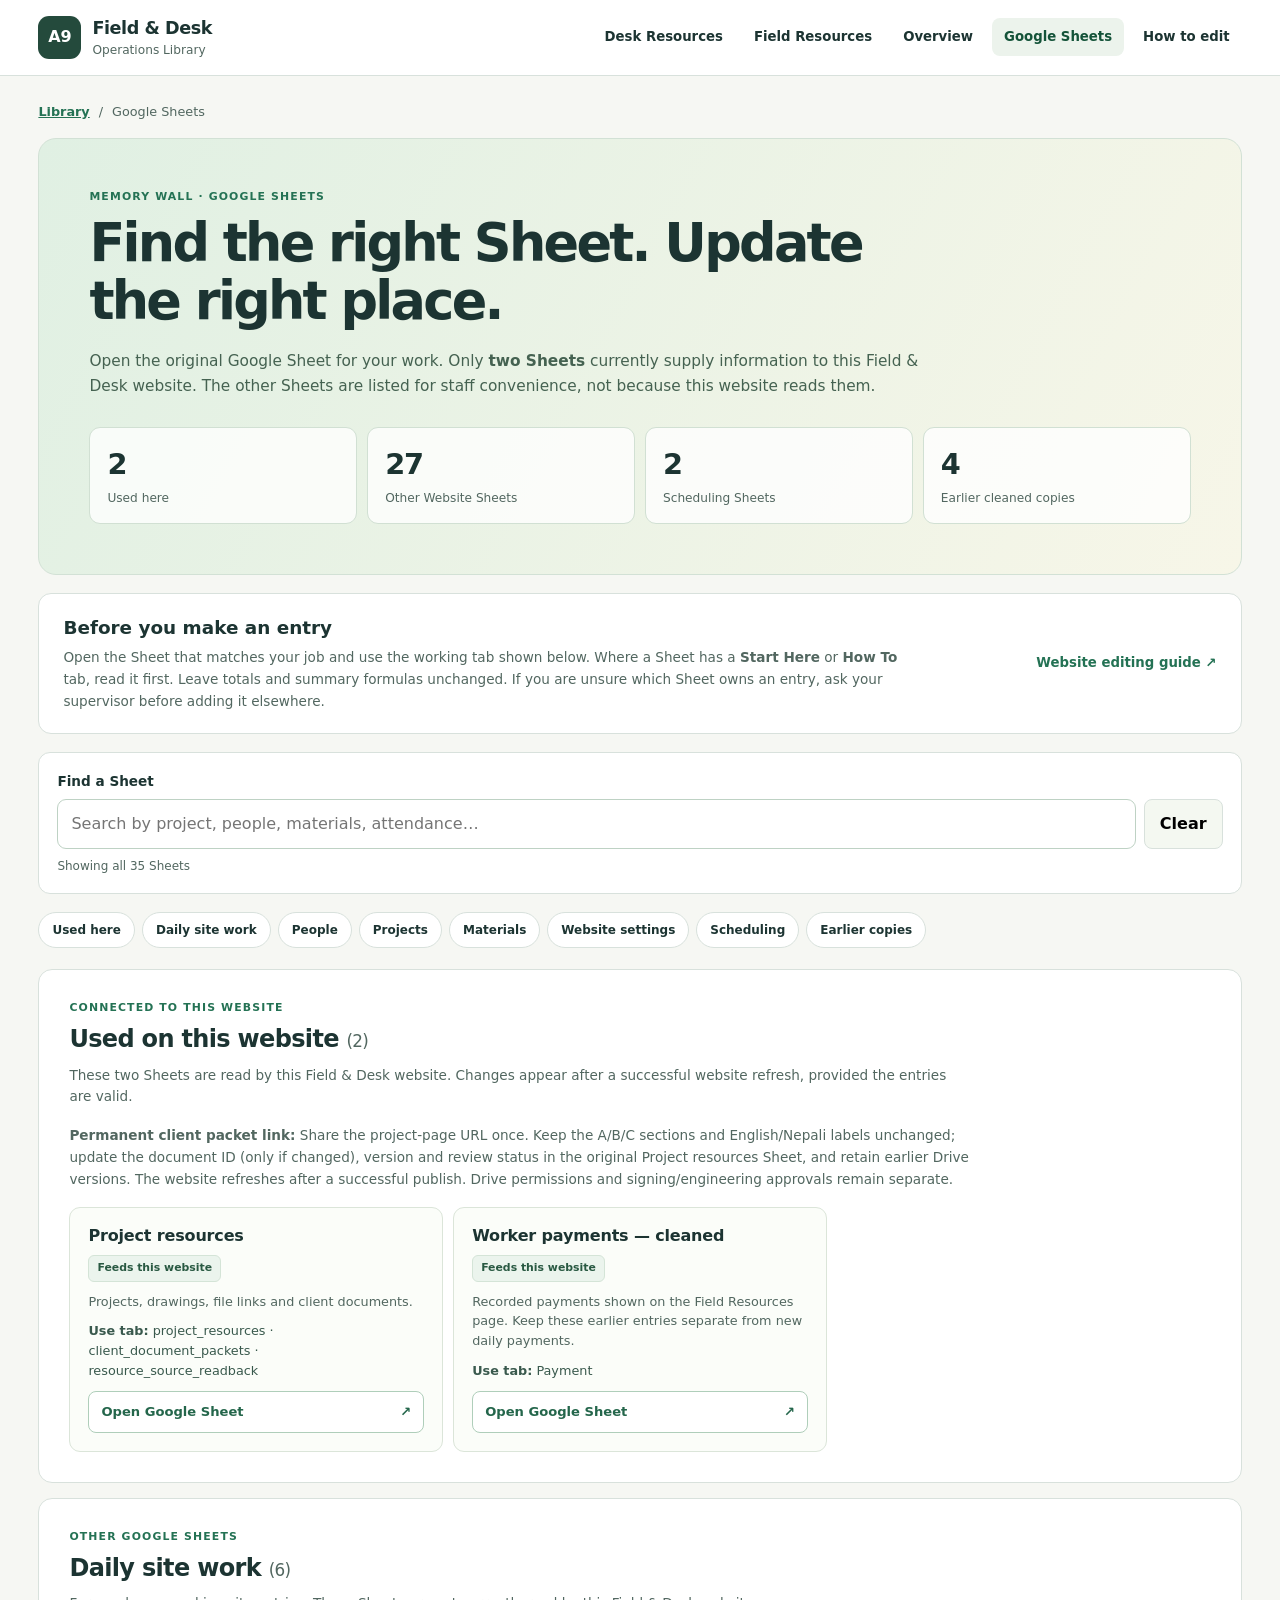
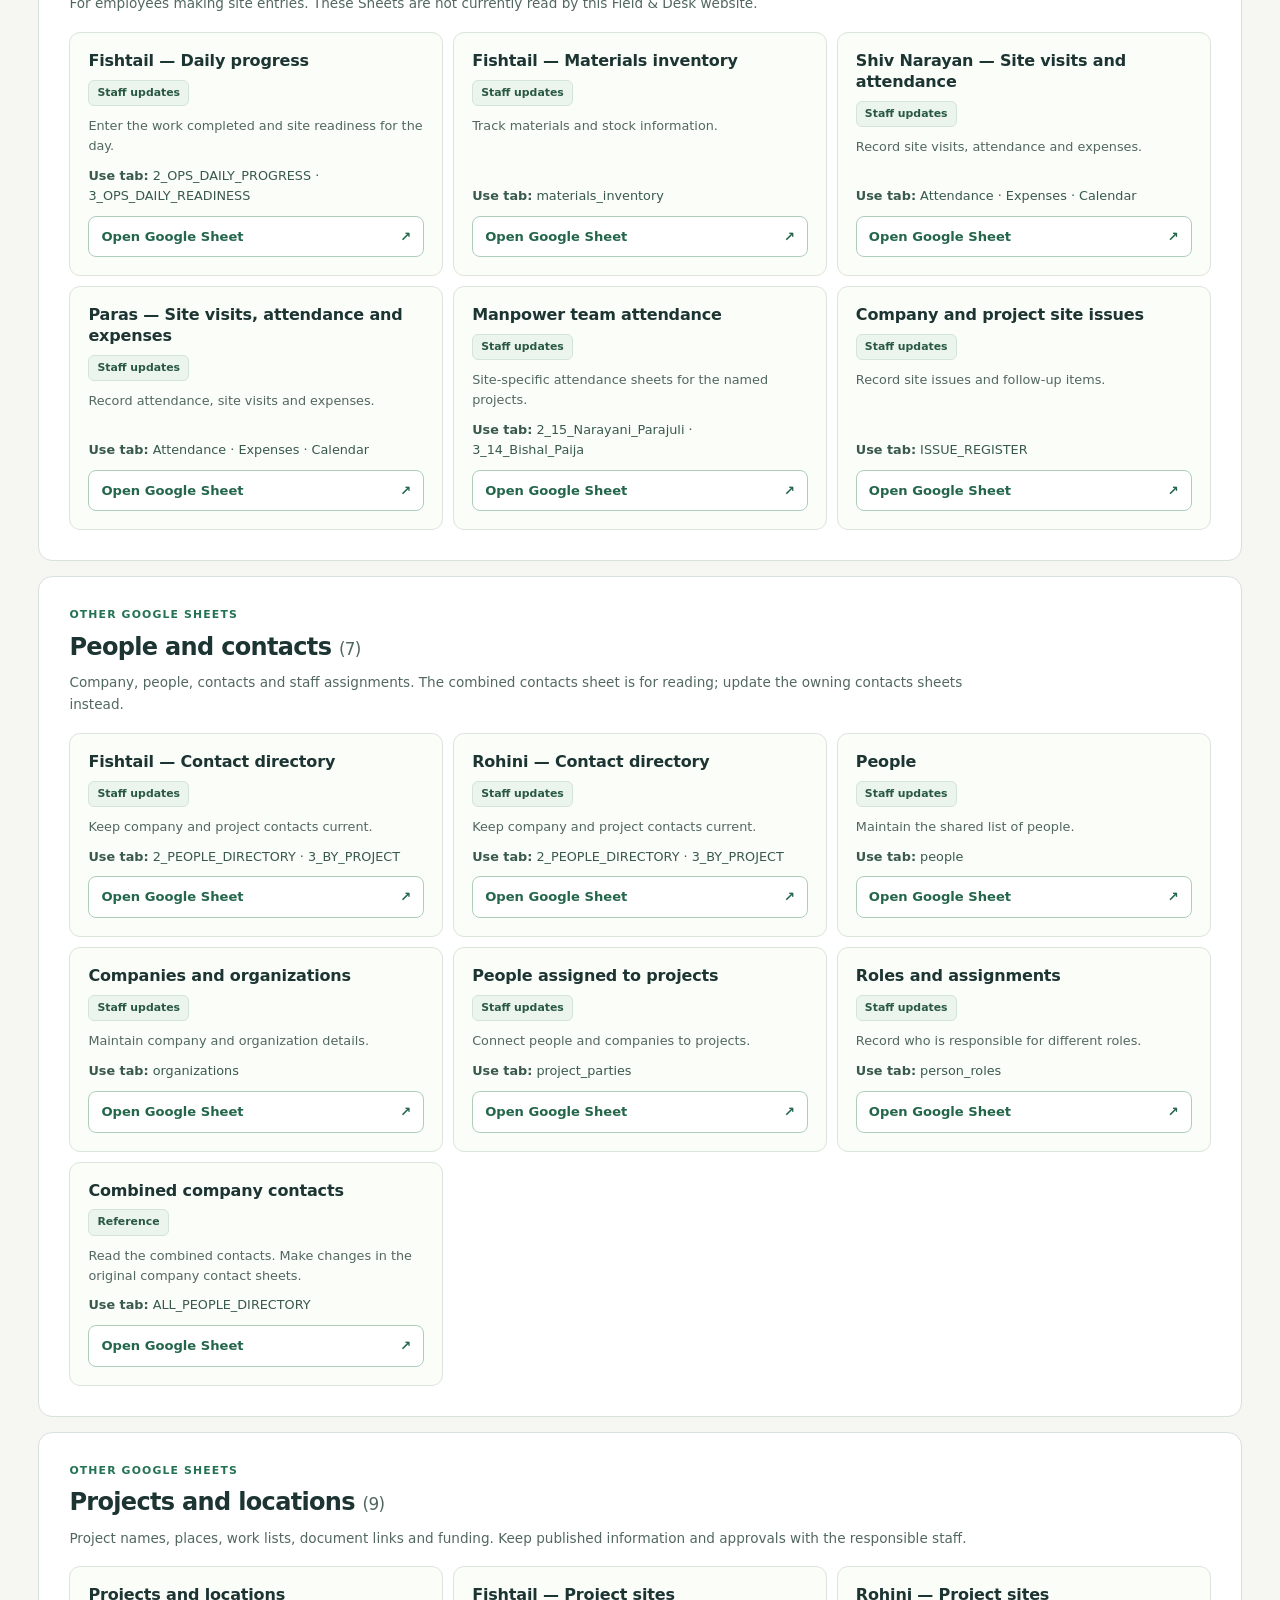
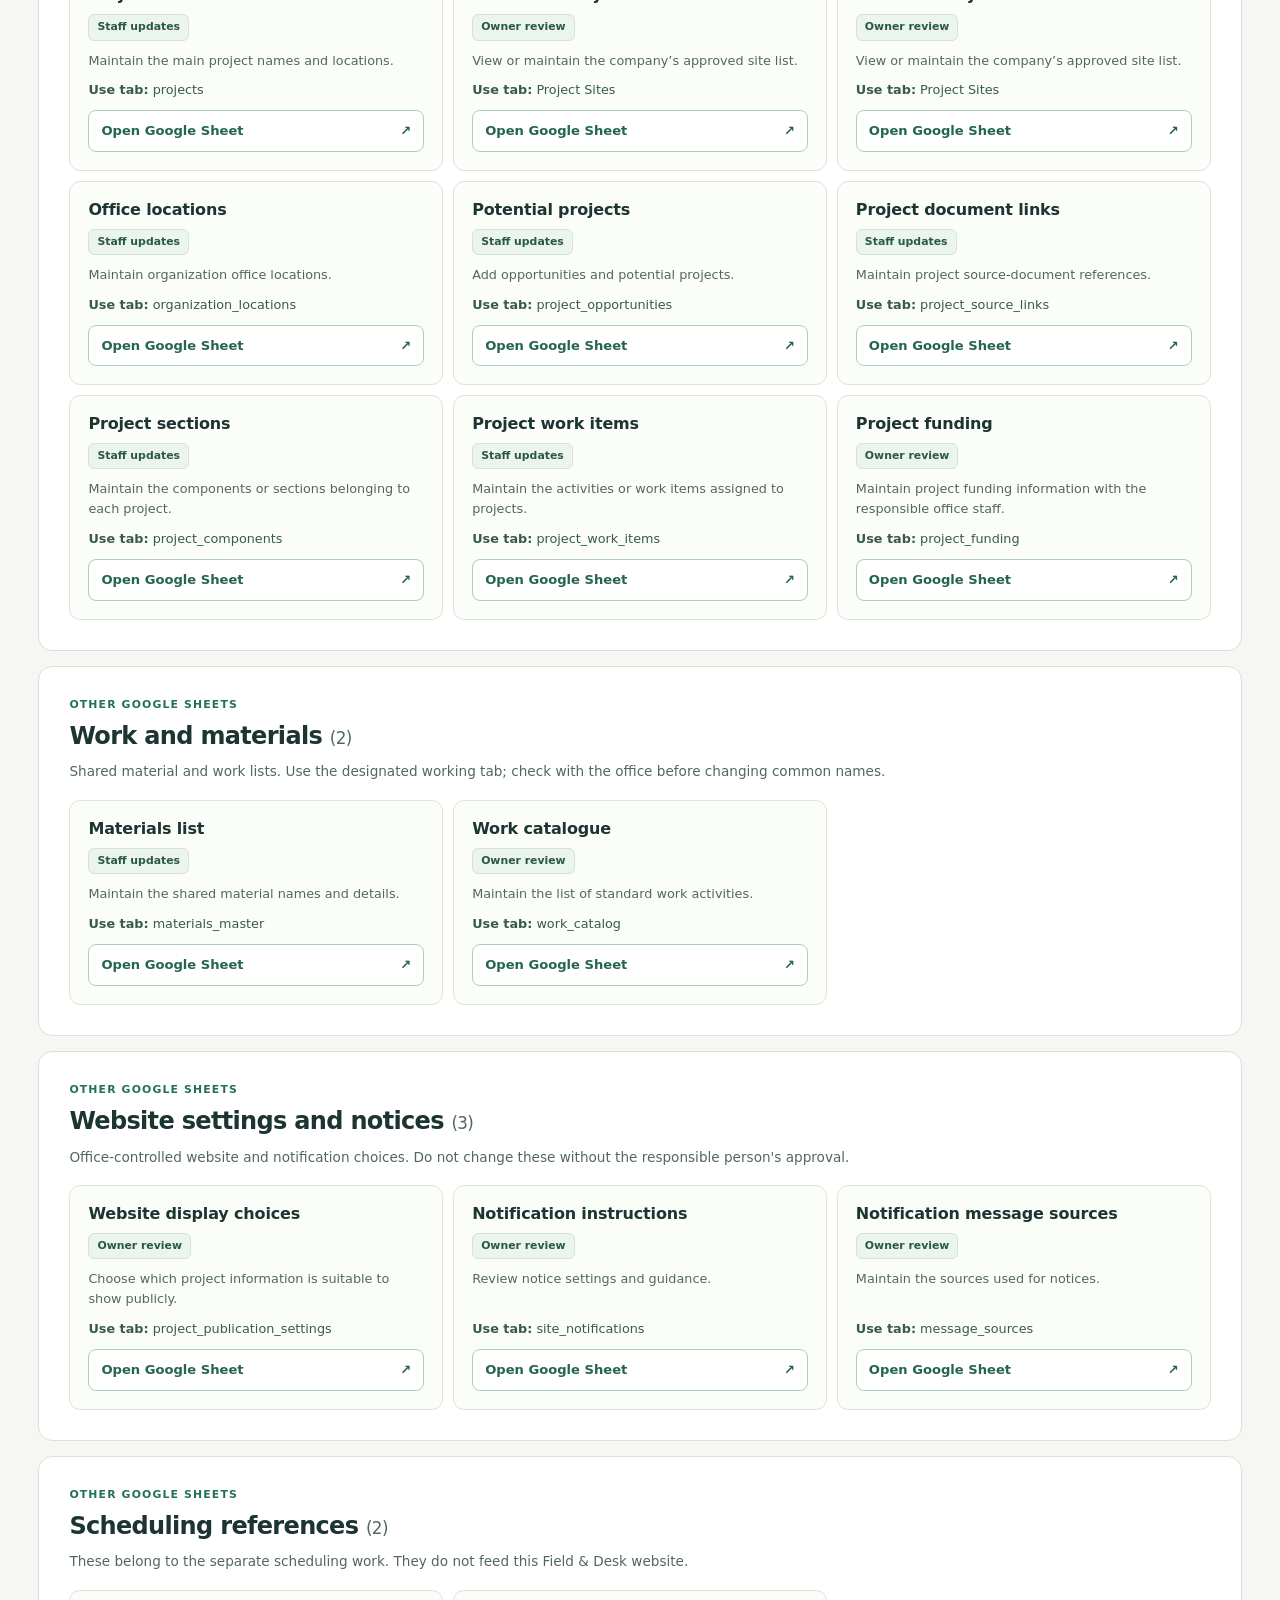
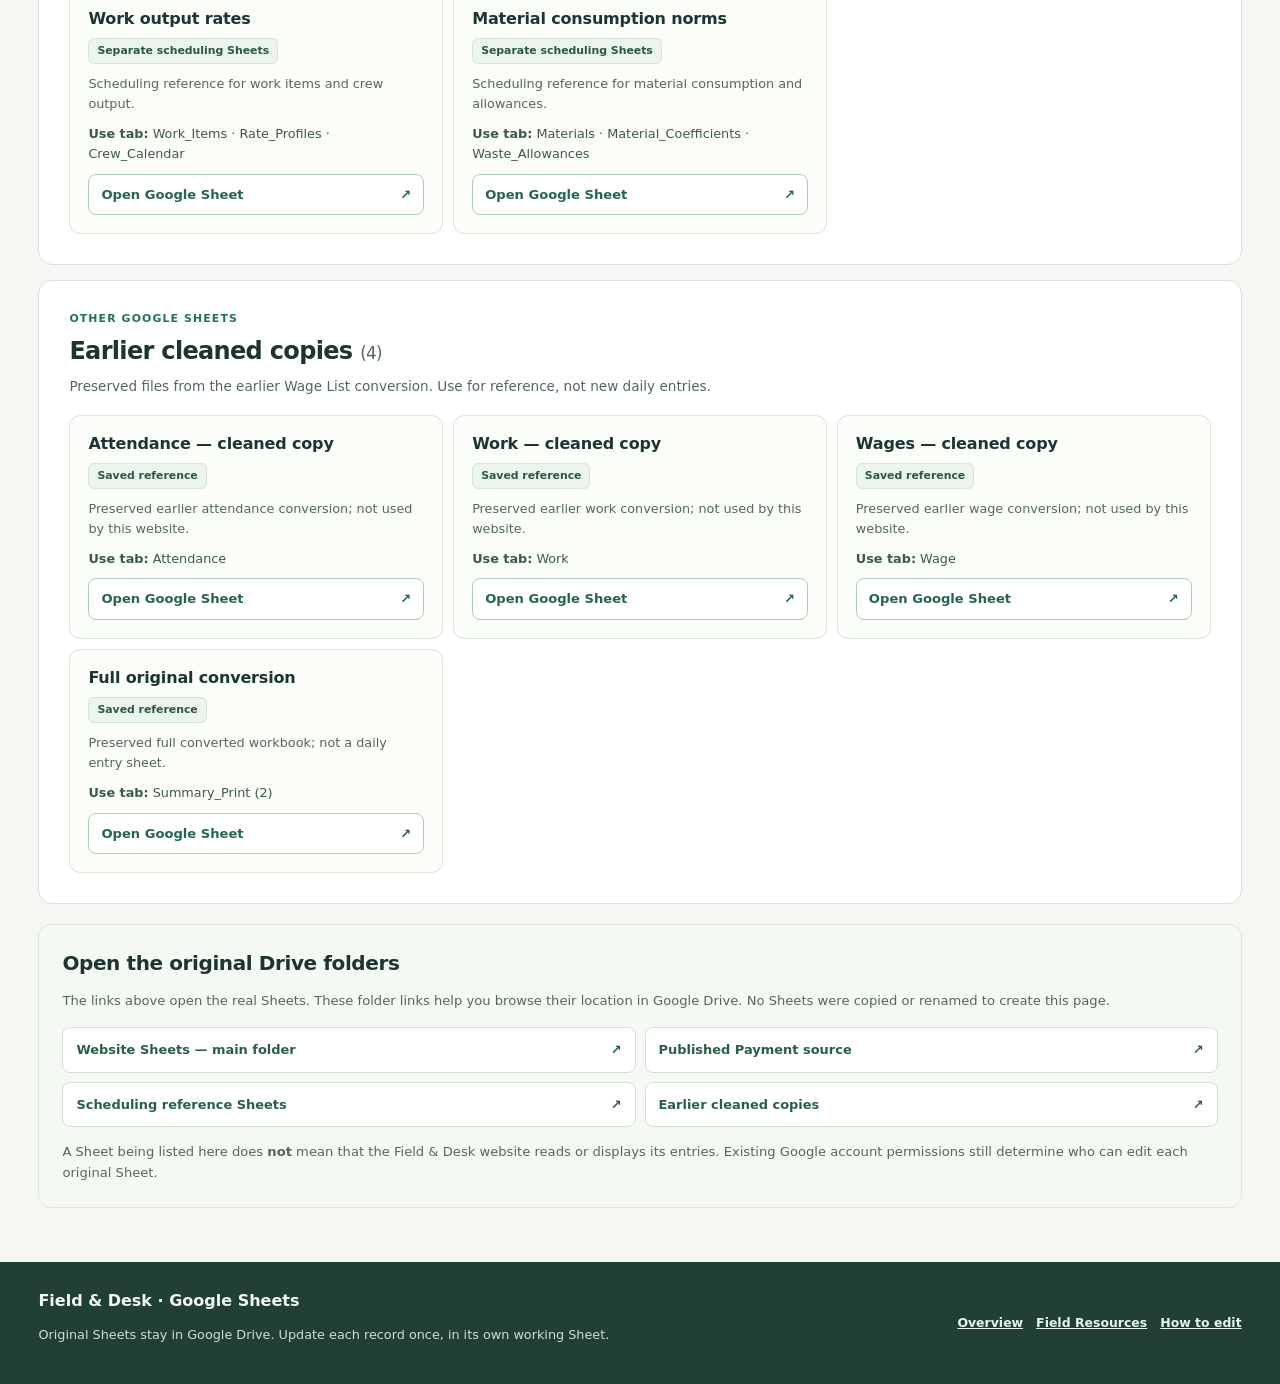
==== commit ae28c22c: "Add concise permanent client packet rule to memory wall" ====
--- a/site/memory-wall/index.html
+++ b/site/memory-wall/index.html
@@ -22,7 +22,8 @@
 <nav class="sheet-anchors" aria-label="Jump to a category"><a href="#used-here">Used here</a><a href="#site">Daily site work</a><a href="#people">People</a><a href="#projects">Projects</a><a href="#materials">Materials</a><a href="#office">Website settings</a><a href="#schedule">Scheduling</a><a href="#previous">Earlier copies</a></nav>
 <section class="sheets-group" id='used-here' aria-labelledby="heading-used">
 <div class="sheet-group-heading"><div><p class="eyebrow">CONNECTED TO THIS WEBSITE</p><h2 id="heading-used">Used on this website <span class="sheet-num">(2)</span></h2></div></div>
-<p class="sheet-group-intro">These two Sheets are read by this Field & Desk website. Changes appear after a successful website refresh, provided the entries are valid.</p><div class="sheet-grid"><article class="sheet-card" data-sheet="Project resources Projects, drawings, file links and client documents. project_resources · client_document_packets · resource_source_readback Feeds this website">
+<p class="sheet-group-intro">These two Sheets are read by this Field & Desk website. Changes appear after a successful website refresh, provided the entries are valid.</p>
+<p class="sheet-group-intro"><strong>Permanent client packet link:</strong> Share the project-page URL once. Keep the A/B/C sections and English/Nepali labels unchanged; update the document ID (only if changed), version and review status in the original Project resources Sheet, and retain earlier Drive versions. The website refreshes after a successful publish. Drive permissions and signing/engineering approvals remain separate.</p><div class="sheet-grid"><article class="sheet-card" data-sheet="Project resources Projects, drawings, file links and client documents. project_resources · client_document_packets · resource_source_readback Feeds this website">
 <div class="sheet-card-head"><h3>Project resources</h3><span class="sheet-status">Feeds this website</span></div>
 <p>Projects, drawings, file links and client documents.</p>
 <p class="sheet-tab"><strong>Use tab:</strong> project_resources · client_document_packets · resource_source_readback</p>
